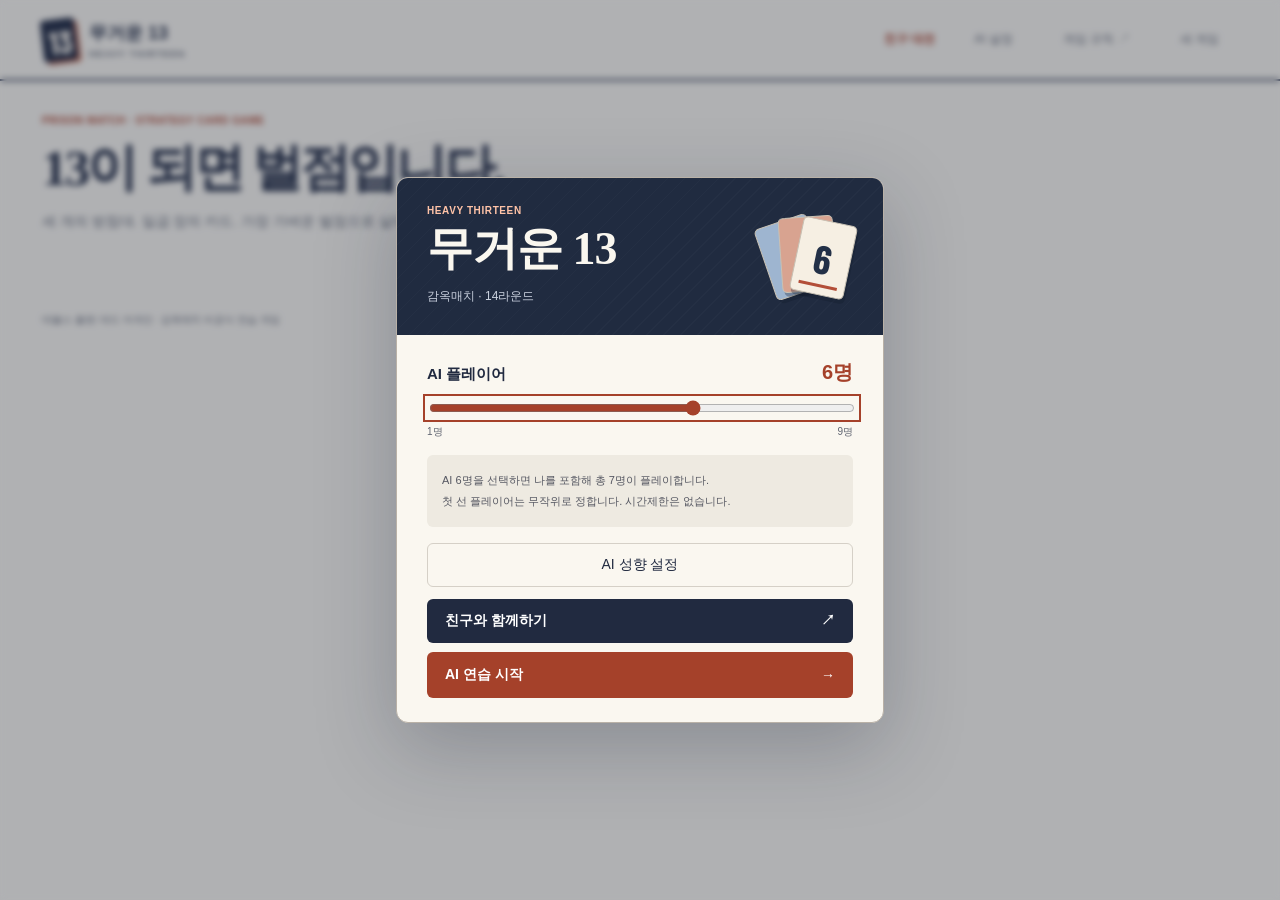
==== index.html @ 2991b59b "Add private multiplayer rooms for two to ten friends" ====
<!doctype html><html lang="ko"><head><meta charset="UTF-8"><meta name="viewport" content="width=device-width,initial-scale=1"><meta name="theme-color" content="#202b40"><title>무거운 13 — 감옥매치</title><link rel="stylesheet" href="style.css"><link rel="stylesheet" href="/friends.css"></head><body><header><a class="brand" href="./"><span class="brandmark">13</span><span>무거운 13<small>HEAVY THIRTEEN</small></span></a><nav><a href="/friends.html" class="friendsLink">친구 대전</a><button class="quiet" id="aiOpen">AI 설정</button><button class="quiet" id="rulesOpen">게임 규칙 ↗</button><button class="quiet" id="newOpen">새 게임</button></nav></header><main id="app"></main><footer>데블스 플랜: 데드 어게인 · 감옥매치 비공식 연습 게임</footer><dialog id="setup" aria-labelledby="setupTitle"><div class="setupHero"><div class="eyebrow">HEAVY THIRTEEN</div><h2 id="setupTitle">무거운 13</h2><p>감옥매치 · 14라운드</p><div class="deckArt" aria-hidden="true"><i>0</i><i>3</i><i>6</i></div></div><div class="setupBody"><label for="count">AI 플레이어 <strong id="countLabel">6명</strong></label><input id="count" type="range" min="1" max="9" value="6"><div class="rangeLabels"><span>1명</span><span>9명</span></div><p class="note">AI 6명을 선택하면 나를 포함해 총 7명이 플레이합니다.<br>첫 선 플레이어는 무작위로 정합니다. 시간제한은 없습니다.</p><button id="aiSetupOpen" class="secondary full setupAIButton">AI 성향 설정</button><a class="friendsStart" href="/friends.html">친구와 함께하기 <span>↗</span></a><button id="start" class="primary">AI 연습 시작 <span>→</span></button><button id="cancelSetup" class="quiet full">진행 중인 게임으로 돌아가기</button></div></dialog><dialog id="rules"><div class="eyebrow">HOW TO PLAY</div><h2>13이 되는 순간,<br>무게는 벌점이 됩니다.</h2><ol><li>매 라운드 숫자 카드 0~6 중 1장과 색깔 칩 1개를 비공개로 제출합니다. 한 세트에 빨강·초록·파랑 칩 각 2개, 레인보우 1개입니다.</li><li>색깔을 먼저, 숫자를 다음에 공개합니다. 레인보우 우선, 숫자 내림차순, 동률이면 선 플레이어부터 좌석 순으로 배치합니다.</li><li>레인보우는 자기 배치 차례에 받침대 색깔을 고릅니다. 각자 한 번 패스할 수 있고, 패스한 사람들은 마지막에 패스의 역순으로 배치합니다.</li><li>합계가 13 이상이면 기존 바위를 모두 수거합니다. 그 개수만큼 벌점을 받고 새 바위는 남습니다. 0도 바위 1개로 셉니다.</li><li>마지막 벌점 수령자가 다음 선 플레이어입니다. 벌점이 없으면 기존 선을 유지합니다. 7라운드 후 카드·칩만 다시 받고 받침대는 유지합니다.</li><li>14라운드 후 벌점이 적을수록 상위입니다. 동점이면 더 최근 벌점을 받은 사람이 하위입니다. 벌점 기록도 같으면 공동 순위입니다.</li></ol><p class="note">연습용 조정: 총 2~10명, 무작위 선 플레이어, 시간제한 없음. 방송의 피스 보상·탈락 대신 최종 순위를 표시합니다. AI는 자기 패와 공개 정보로 판단하며, 제출 전에는 다른 사람의 선택을 볼 수 없습니다.</p><a class="source" href="https://namu.wiki/w/데블스%20플랜:%20데드%20어게인/1일차#감옥매치" target="_blank" rel="noopener">규칙 참고: 나무위키 ‘무거운 13’ ↗</a><button class="primary" id="rulesClose">이해했습니다</button></dialog>
<dialog id="aiSettings" aria-labelledby="aiSettingsTitle">
 <div class="eyebrow">AI PERSONALITIES</div>
 <h2 id="aiSettingsTitle">AI 성향 설정</h2>
 <p>동물별 플레이 스타일을 조절하세요. 값이 높을수록 해당 성향이 강해집니다.</p>
 <label for="aiPlayer">설정할 AI</label>
 <select id="aiPlayer"></select>
 <div class="aiSettingField">
  <label for="aiRisk">안전 선호 <output id="aiRiskValue" for="aiRisk">50</output></label>
  <input id="aiRisk" type="range" min="0" max="100" step="1" aria-describedby="aiRiskHint">
  <p id="aiRiskHint">예상 벌점이 불확실한 선택을 더 신중하게 피합니다.</p>
 </div>
 <div class="aiSettingField">
  <label for="aiVariety">선택 다양성 <output id="aiVarietyValue" for="aiVariety">50</output></label>
  <input id="aiVariety" type="range" min="0" max="100" step="1" aria-describedby="aiVarietyHint">
  <p id="aiVarietyHint">성적이 비슷한 후보 중 더 다양한 선택을 합니다.</p>
 </div>
 <div class="aiSettingField">
  <label for="aiHighCards">큰 카드 우선 <output id="aiHighCardsValue" for="aiHighCards">50</output></label>
  <input id="aiHighCards" type="range" min="0" max="100" step="1" aria-describedby="aiHighCardsHint">
  <p id="aiHighCardsHint">비슷한 조건이면 큰 숫자 카드를 먼저 사용합니다.</p>
 </div>
 <div class="aiSettingField">
  <label for="aiRainbow">레인보우 아끼기 <output id="aiRainbowValue" for="aiRainbow">50</output></label>
  <input id="aiRainbow" type="range" min="0" max="100" step="1" aria-describedby="aiRainbowHint">
  <p id="aiRainbowHint">레인보우를 다음 라운드를 위해 더 아껴 둡니다.</p>
 </div>
 <div class="aiResetButtons"><button id="aiResetPlayer" class="quiet">이 AI 기본값</button><button id="aiResetAll" class="quiet">전체 기본값</button></div>
 <p class="note">적용한 설정은 다음 카드 제출부터 사용하며, 새 게임에도 유지됩니다. 아직 참가하지 않은 AI도 미리 설정할 수 있습니다.</p>
 <div class="aiDialogActions"><button id="aiCancel" class="secondary">취소</button><button id="aiApply" class="primary">설정 적용 <span>✓</span></button></div>
</dialog>
<script src="engine.js"></script><script src="app.js"></script></body></html>
---- style.css ----
:root{--bg:#111817;--panel:#1a2321;--line:#34413b;--text:#efeee5;--muted:#a4afa6;--gold:#d6bc7c;--red:#e38b79;--green:#8fbc9f;--blue:#85afdb}*{box-sizing:border-box}body{margin:0;background:radial-gradient(ellipse at 45% 5%,#25332b 0,transparent 60%),var(--bg);color:var(--text);font-family:'Noto Sans KR',sans-serif;font-size:14px;min-height:100vh}button,input,a{-webkit-tap-highlight-color:transparent}button{font:inherit;cursor:pointer;border:1px solid var(--line);color:var(--text);background:#26322c;border-radius:7px;padding:12px 18px;transition:background .18s,transform .18s}button:hover:not(:disabled){background:#35463b;transform:translateY(-1px)}button:disabled{opacity:.3;cursor:default}button:focus-visible,a:focus-visible,input:focus-visible{outline:2px solid var(--gold);outline-offset:4px}header{max-width:1440px;margin:auto;padding:26px 42px;display:flex;justify-content:space-between;align-items:center;border-bottom:1px solid #344139}.brand{color:var(--text);display:flex;gap:13px;align-items:center;text-decoration:none;font-weight:700;font-size:18px}.brandmark{font-family:Georgia,serif;border:1px solid var(--gold);color:var(--gold);padding:7px;font-size:29px;line-height:1}.brand small{font-size:8px;display:block;letter-spacing:2.8px;color:var(--muted);margin-top:4px}nav{display:flex;gap:12px}.quiet{background:transparent;border-color:transparent;color:var(--muted);font-size:12px}main{max-width:1440px;margin:auto;padding:34px 42px}h1,h2,p{margin-top:0}.eyebrow{font-size:10px;color:var(--gold);letter-spacing:2px;font-weight:600;margin-bottom:12px}h1{font-size:30px;font-weight:600;letter-spacing:-1.2px;margin-bottom:10px}.subtitle{color:var(--muted);line-height:1.8}.intro{display:flex;justify-content:space-between;align-items:center;margin-bottom:25px}.roundTag{display:flex;align-items:center;gap:15px;border:1px solid var(--line);border-radius:7px;padding:12px 18px}.roundTag strong{font-family:Georgia,serif;font-size:30px;color:var(--gold)}.roundTag span{color:var(--muted);font-size:10px;line-height:1.8}.layout{display:grid;grid-template-columns:minmax(0,1fr) 278px;gap:23px}.table{border:1px solid #425046;border-radius:14px;background:radial-gradient(ellipse at 50% 15%,#2d4033,#1c2a22 85%);padding:25px 26px;position:relative;overflow:hidden}.tableTop{display:flex;justify-content:space-between;gap:12px;align-items:center;color:var(--muted);font-size:11px}.badge{border:1px solid #697359;padding:5px 8px;border-radius:20px;font-size:10px;color:#d5d8bc}.piles{display:grid;grid-template-columns:repeat(3,1fr);gap:16px;margin:28px 0 23px}.pile{--c:var(--red);background:#131d18a6;border:1px solid #485147;border-top:3px solid var(--c);border-radius:9px;padding:17px;min-height:205px;position:relative}.pile.green{--c:var(--green)}.pile.blue{--c:var(--blue)}.pileName{font-size:11px;color:var(--c);display:flex;justify-content:space-between}.pileScore{font-family:Georgia,serif;font-size:51px;margin:15px 0 12px;line-height:1;color:var(--c)}.pileScore small{font-size:13px;color:#829084}.track{height:3px;background:#38453c;margin-bottom:16px}.track span{display:block;background:var(--c);height:100%}.stones{display:flex;gap:5px;flex-wrap:wrap;min-height:24px}.stone{border:1px solid #687367;background:#3e493c;color:var(--text);border-radius:4px;min-width:23px;padding:3px;text-align:center;font-size:11px}.empty{font-size:10px;color:#78897d}.pileFoot{font-size:10px;color:var(--muted);margin-top:13px}.phaseTitle{font-size:17px;margin-bottom:7px}.phaseDesc{color:var(--muted);font-size:12px;line-height:1.8;margin-bottom:15px}.stage{min-height:90px;border-top:1px solid #3f5042;padding-top:20px}.primary{background:var(--gold);color:#19231d;border:0;font-weight:700;display:flex;justify-content:space-between;align-items:center;gap:35px}.primary:hover:not(:disabled){background:#ead39a}.secondary{background:transparent;border-color:#697862}.controls{display:flex;gap:10px;flex-wrap:wrap;margin-top:15px}.handPanel{margin-top:22px;padding:24px 26px;border:1px solid var(--line);background:#19221e;border-radius:10px}.panelHeading{display:flex;align-items:center;justify-content:space-between;margin-bottom:17px}.panelHeading h3{font-size:14px;font-weight:500;margin:0}.panelHeading span{font-size:10px;color:var(--muted)}.hand{display:flex;gap:10px;margin-bottom:23px}.card{width:calc((100% - 60px)/7);max-width:83px;aspect-ratio:.72;position:relative;background:#e9e5d6;color:#25362d;border:2px solid transparent;box-shadow:0 4px 0 #090e0b;border-radius:6px;font-family:Georgia,serif;font-size:34px;padding:4px;display:flex;align-items:center;justify-content:center}.card:hover:not(:disabled){background:#f9f4e2}.card small{position:absolute;top:6px;left:7px;font-size:11px}.card::after{content:'◆';position:absolute;bottom:6px;right:7px;font-size:9px;color:#7f8878}.card.selected{outline:2px solid var(--gold);outline-offset:4px;transform:translateY(-4px)}.card:disabled{background:#28372e;color:#8e9a8f;box-shadow:none;border:1px dashed #536255;opacity:.36}.chipRow{display:flex;gap:9px;flex-wrap:wrap}.chip{font-size:11px;padding:10px 12px;display:flex;align-items:center;gap:8px;background:#202c25;--c:var(--red)}.chip.green{--c:var(--green)}.chip.blue{--c:var(--blue)}.chip.rainbow{--c:var(--gold)}.dot{width:12px;height:12px;display:inline-block;flex-shrink:0;border-radius:50%;background:var(--c)}.rainbow .dot{background:conic-gradient(var(--red),var(--green),var(--blue),var(--red))}.chip.selected{border-color:var(--gold);background:#3c4330}.chip b{font-size:10px;color:var(--muted);margin-left:4px}.handBottom{display:flex;justify-content:space-between;align-items:center;gap:12px;margin-top:22px}.hint{font-size:11px;color:var(--muted);line-height:1.8}.sidepanel{border:1px solid var(--line);border-radius:10px;padding:20px;background:#18211d;margin-bottom:18px}.sidepanel h3{font-size:12px;font-weight:500;margin:0 0 16px}.player{display:flex;align-items:center;gap:11px;padding:11px 0;border-top:1px solid #2d3a31}.avatar{display:grid;place-items:center;font-size:10px;background:#2e3e32;border:1px solid #53624f;width:30px;height:30px;border-radius:50%;color:#c9d0bd}.player.me .avatar{background:var(--gold);color:#17221a;border-color:var(--gold)}.playerName{flex:1;font-size:12px}.playerName small{font-size:9px;display:block;color:var(--gold);margin-top:3px}.points{font-family:Georgia,serif;font-size:22px}.points small{font-family:sans-serif;font-size:9px;color:var(--muted);margin-left:4px}.log{font-size:11px;color:var(--muted);line-height:1.8;max-height:300px;overflow:auto}.log p{padding-bottom:8px;margin-bottom:8px;border-bottom:1px solid #29362d}.log .penalty{color:var(--red)}.log .round{color:var(--gold);font-size:10px;padding-top:8px}.moves{display:flex;gap:8px;flex-wrap:wrap;margin:16px 0}.move{border:1px solid #64705c;padding:10px;border-radius:6px;min-width:68px;background:#17231d;--c:var(--gold)}.move.red{--c:var(--red)}.move.green{--c:var(--green)}.move.blue{--c:var(--blue)}.move small{display:block;font-size:9px;color:var(--muted);margin-bottom:7px}.move strong{font-size:24px;font-family:Georgia,serif;color:var(--c)}.move.active{outline:1px solid var(--gold)}.move span{font-size:9px;margin-left:5px;color:var(--muted)}.resultRow{display:flex;align-items:center;gap:15px;padding:11px;border-bottom:1px solid #3a4b3d}.resultRow strong{font-family:Georgia,serif;color:var(--gold);font-size:23px}.resultRow span{flex:1}.resultRow.me{background:#d6bc7c14}.decision{background:#131d18;border:1px solid #a18f5f;padding:17px;border-radius:7px}.danger{color:var(--red)}footer{max-width:1440px;margin:0 auto;padding:20px 42px 30px;color:#8b998e;font-size:10px;display:flex;justify-content:space-between;gap:10px}dialog{color:var(--text);background:#1b2820;border:1px solid #64705b;border-radius:14px;width:500px;max-width:calc(100vw - 30px);padding:35px;box-shadow:0 30px 100px #0008}dialog::backdrop{background:#080e0bd9;backdrop-filter:blur(7px)}dialog h2{font-size:26px;line-height:1.5;margin-bottom:14px;letter-spacing:-1px}dialog p{color:var(--muted);font-size:12px;line-height:1.9}dialog label{display:flex;justify-content:space-between;margin:30px 0 15px;color:var(--muted);font-size:12px}dialog label strong{color:var(--gold);font-size:16px}input[type=range]{width:100%;accent-color:var(--gold)}.rangeLabels{display:flex;justify-content:space-between;font-size:10px;color:var(--muted);margin-top:6px}.note{background:#111b15;padding:15px;border-radius:6px;margin:22px 0;font-size:11px!important}dialog .primary{width:100%;justify-content:space-between}.full{width:100%;margin-top:8px}#rules{width:640px;max-height:90vh}ol{padding-left:20px;color:#c7cec3;line-height:1.9;font-size:12px}li{padding-left:6px;margin:13px 0}.source{color:var(--gold);font-size:11px;display:block;margin:20px 0}.saved{font-size:9px;color:#82917f;margin-top:9px}@media(min-width:1500px){main{padding-top:44px}}@media(max-width:950px){.layout{grid-template-columns:1fr 230px}.table,.handPanel{padding:20px}.piles{gap:10px}.pile{padding:12px}.hand{gap:7px}.card{font-size:30px}.chip{padding:9px}.handBottom{align-items:flex-start;flex-direction:column}.handBottom .primary{width:100%}}@media(max-width:720px){header{padding:18px 20px}.brand{font-size:15px}.brandmark{font-size:24px}nav{gap:0}nav button{padding:10px 8px}main{padding:25px 18px}.intro{align-items:flex-start;gap:12px}h1{font-size:25px}.subtitle{font-size:11px}.roundTag{padding:8px 12px;gap:8px;white-space:nowrap}.roundTag strong{font-size:24px}.layout{display:block}.piles{gap:8px;margin-top:24px}.pile{min-height:180px;padding:10px}.pileScore{font-size:42px}.pileName{font-size:10px}.pileName .pileLimit{display:none}.table,.handPanel{padding:18px 14px}.card{font-size:27px;aspect-ratio:.72}.hand{gap:7px}.chipRow{gap:6px}.chip{padding:10px 8px;font-size:10px;gap:5px}.chip b{margin:0}.dot{width:10px;height:10px}aside{display:grid;grid-template-columns:1fr 1fr;gap:12px;margin-top:18px}.sidepanel{padding:15px}.points{font-size:20px}.player{gap:7px}.avatar{width:25px;height:25px}.playerName{font-size:10px}footer{padding:15px 20px 25px;line-height:1.8}footer span{display:none}dialog{padding:26px}.handBottom{margin-top:18px}.hint{font-size:10px}.controls button{font-size:12px}.stone{min-width:20px;font-size:10px}.decision{padding:12px}}
.avatar{flex-shrink:0}.avatar.animal{font-family:"Segoe UI Emoji","Apple Color Emoji","Noto Color Emoji",sans-serif;font-size:23px;line-height:1;width:34px;height:34px}.move .movePlayer{display:flex;align-items:center;gap:7px}.move .avatar{margin:0;width:34px;height:34px}.move .avatar.animal{font-size:25px}.move .moveName{margin:0;font-size:10px;line-height:1.4}.resultRow .avatar{flex:0 0 34px}

.setupAIButton{margin:0 0 12px}
#aiSettings{width:540px;max-height:calc(100dvh - 32px);overflow-y:auto}
#aiSettings h2{margin-bottom:8px}
#aiSettings>label{margin:18px 0 8px}
#aiPlayer{width:100%;padding:12px;border:1px solid #697862;border-radius:7px;background:#202c25;color:var(--text);font:inherit}
#aiPlayer:focus-visible{outline:2px solid var(--gold);outline-offset:3px}
.aiSettingField{margin-top:20px}
#aiSettings .aiSettingField label{margin:0 0 8px;align-items:center;color:var(--text)}
.aiSettingField output{color:var(--gold);font-variant-numeric:tabular-nums;font-size:15px}
.aiSettingField p{font-size:11px;margin:6px 0 0}
.aiResetButtons{display:flex;flex-wrap:wrap;gap:6px;margin-top:20px}
.aiResetButtons button{border-color:var(--line);padding:9px 12px}
#aiSettings .note{margin:18px 0}
.aiDialogActions{display:flex;gap:10px}
#aiSettings .aiDialogActions .primary{flex:1;width:auto}
@media(max-width:720px){header{flex-wrap:wrap;gap:12px}header nav{flex-wrap:wrap;margin-left:auto}#aiSettings{padding:24px 20px}.aiSettingField{margin-top:16px}}

/* Sequential placement: the moving stone uses viewport coordinates above the table. */
.flyingStone{position:fixed;width:40px;height:40px;display:grid;place-items:center;z-index:1000;pointer-events:none;border:2px solid var(--c);border-radius:9px;background:#1d2a22;color:var(--c);box-shadow:0 5px 18px #0009,0 0 20px color-mix(in srgb,var(--c) 35%,transparent);font:bold 26px Georgia,serif;--c:var(--gold);will-change:transform}
.flyingStone.red{--c:var(--red)}.flyingStone.green{--c:var(--green)}.flyingStone.blue{--c:var(--blue)}
.arrivalSlot{visibility:hidden}.pile.receiving{border-color:var(--c);box-shadow:0 0 22px color-mix(in srgb,var(--c) 20%,transparent)}.pile.penaltyHit{box-shadow:0 0 28px #e38b7966}
.playbackNotice{display:flex;align-items:center;gap:12px;min-height:72px;padding:12px 14px;border:1px solid #697359;border-radius:8px;background:#111b1599}
.playbackNotice .phaseTitle{font-size:16px;margin-bottom:5px}.playbackNotice .phaseDesc{margin:0}.playbackNotice .avatar{width:40px;height:40px}.playbackNotice .animal{font-size:28px}
.move .moveStatus{font-size:9px;color:var(--muted);margin-top:7px;min-height:13px}.move.active{outline:2px solid var(--gold);background:#2b3728}.move.played{opacity:.5}.move.active.played{opacity:1}.move.deferred{border-style:dashed}
@media(prefers-reduced-motion:reduce){.flyingStone{will-change:auto}button{transition:none}}

/* Scores stay visible during reveal; penalty feedback shares the landing timing. */
.move .moveScore{border-top:1px solid #34413b;margin-top:8px;padding-top:7px;font-size:10px;color:var(--muted);white-space:nowrap}
.moveScore b{color:var(--text);font-variant-numeric:tabular-nums}
.moveFeedback{min-height:20px;margin-top:4px}
.move .moveFeedback .penaltyDelta{margin:0;color:var(--red);font-size:14px}
.penaltyDelta{display:block;color:var(--red);font:700 14px 'Noto Sans KR',sans-serif;line-height:20px;white-space:nowrap;pointer-events:none;font-variant-numeric:tabular-nums}
.points{position:relative;min-width:40px;text-align:right}
.points .penaltyDelta{position:absolute;top:100%;right:0;font-size:12px}
.player{padding-bottom:20px}

/* Paper score sheets around an ink-colored playing table. */
@font-face {
  font-family: "Barlow Condensed";
  src: url("./fonts/BarlowCondensed-Bold.ttf") format("truetype");
  font-weight: 700;
  font-style: normal;
  font-display: swap;
}
:root {
  --paper: #faf7f0;
  --ink: #212a40;
  --accent: #a5412a;
  --text: var(--ink);
  --muted: #5f6470;
  --line: #d5d0c7;
  --gold: var(--accent);
  --red: #fda18f;
  --green: #8ddac6;
  --blue: #a2c8ff;
  --figures: "Barlow Condensed", "Arial Narrow", sans-serif;
  --serif: "Noto Serif KR", "Nanum Myeongjo", "Batang", "AppleMyungjo", serif;
}
body {
  color-scheme: light;
  background: #f1eee7;
  color: var(--ink);
  font-family: "Noto Sans KR", "Apple SD Gothic Neo", "Malgun Gothic", sans-serif;
  word-break: keep-all;
}
header, main, footer { max-width: 1280px; }
header { border-bottom: 2px solid var(--ink); padding-block: 18px; }
.brand { color: var(--ink); font-weight: 800; }
.brandmark {
  display: grid; place-items: center; width: 34px; height: 42px;
  border: 0; border-radius: 4px; transform: rotate(-7deg);
  background: var(--ink); box-shadow: 3px 3px 0 #bc6448;
  color: #fff8ec; font: 700 31px/1 var(--figures);
}
.brand small { font-size: 9px; letter-spacing: .15em; }
h1, h2 { font-family: var(--serif); font-weight: 700; letter-spacing: -.055em; }
h1 { font-size: clamp(30px, 4vw, 51px); line-height: 1.2; }
h3, .phaseTitle { font-weight: 700; }
.eyebrow, .tableTop, .badge { font-weight: 700; letter-spacing: .06em; }
.subtitle { margin-bottom: 0; font-size: 14px; }
.quiet:hover:not(:disabled), .secondary:hover:not(:disabled) { background: #eae4da; color: var(--ink); }
button { border-radius: 6px; }
.primary { background: var(--accent); color: #fff; }
.primary:hover:not(:disabled) { background: #843522; color: #fff; }
.secondary { border-color: var(--line); background: transparent; }
.roundTag { border: 0; border-left: 2px solid var(--ink); border-radius: 0; padding-block: 0; }
.roundTag strong { font: 700 47px/1 var(--figures); color: var(--ink); }
.roundTag span { line-height: 1.3; letter-spacing: .08em; }
.table, .setupHero {
  --text: #faf7ef; --muted: #c3cbd7; --line: #596781; --gold: #ffc3a7;
  background: #202b40; color: var(--text);
}
.table { border: 0; border-radius: 12px; padding: 24px; }
.tableTop { color: var(--muted); }
.badge { color: #e9edf6; border-color: #55617a; border-radius: 5px; }
.piles { gap: 10px; margin: 18px 0; }
.pile {
  display: flex; flex-direction: column; min-width: 0; min-height: 158px;
  border: 1px solid #4d5a70; border-top: 4px solid var(--c); border-radius: 7px;
  background: #29364c; padding: 14px;
}
.pileName { font-weight: 700; align-items: center; }
.pileLimit { color: #bcc8db; font: 700 12px var(--figures); letter-spacing: .08em; }
.pileScore { font: 700 clamp(40px, 4vw, 60px)/.98 var(--figures); margin: 11px 0 9px; }
.pileScore small { color: #cad3df; font: 700 15px var(--figures); }
.track { background: #46546a; margin-bottom: 9px; }
.stone { color: #202b40; background: var(--c); border: 0; font: 700 15px/1.2 var(--figures); }
.pileFoot { margin-top: auto; padding-top: 8px; }
.empty { color: #bec8d7; }
.stage, .move .moveScore { border-color: #4a586e; }
.stage { min-height: 0; padding-top: 16px; }
.stage .phaseDesc:last-child { margin-bottom: 0; }
.table .primary { color: #281d19; background: #ffc3a7; }
.table .primary:hover:not(:disabled) { background: #ffdac8; color: #281d19; }
.table .secondary:hover:not(:disabled) { background: #38455b; color: white; }
.move, .decision, .playbackNotice, .flyingStone { background: #182335; border-color: #58677f; }
.move.active { background: #324159; }
.move strong, .flyingStone, .points, .resultRow strong { font-family: var(--figures); font-weight: 700; }
.resultRow, .log p, .player { border-color: var(--line); }
.handPanel, .sidepanel {
  background: var(--paper); border: 1px solid var(--line); border-radius: 10px;
}
.handPanel { margin-top: 14px; }
.sidepanel h3, .panelHeading h3 { font-size: 15px; font-weight: 700; }
.panelHeading { gap: 10px; }
.card {
  color: var(--ink); font: 700 clamp(34px, 4vw, 54px)/1 var(--figures);
  border: 1px solid #b7b3a9; border-radius: 5px; background: #fffdf7;
  box-shadow: 0 3px 0 #d5cfc4;
}
.card small { font: 700 12px/1 var(--figures); }
.card::after { content: ""; width: 9px; height: 2px; background: #b14e37; }
.card:hover:not(:disabled) { background: #fff1dc; }
.card.selected { background: #ffecd9; border-color: var(--accent); outline-offset: 2px; }
.card:disabled { background: #efede7; color: #707073; border-color: #c3bdb2; opacity: .6; }
.chip { background: #fffdf8; border-color: #cbc6bb; color: var(--ink); }
.chip:hover:not(:disabled), .chip.selected { background: #f6e5d4; border-color: #a74730; color: var(--ink); }
.chip.red { --c: #b4483e; }
.chip.green { --c: #177961; }
.chip.blue { --c: #3d68b1; }
.rainbow .dot { background: conic-gradient(#ba443c 0 33%,#27806d 33% 66%,#416ab7 66%); }
.avatar { background: #e5e0d6; border-color: #c8c3b9; color: var(--ink); }
.player.me .avatar { background: var(--ink); color: #fff; border-color: var(--ink); }
.saved, footer { color: var(--muted); }
.log .penalty, .points .penaltyDelta { color: #a13b27; }
.table .log .penalty, .table .danger { color: var(--red); }
footer { justify-content: flex-start; }
dialog {
  background: var(--paper); border: 1px solid #b9b1a7;
  border-radius: 12px; padding: 30px; max-height: calc(100dvh - 28px); overflow-y: auto;
  box-shadow: 0 24px 80px #17203340;
}
dialog::backdrop { background: #222c414f; backdrop-filter: blur(3px); }
dialog h2 { font-size: 29px; line-height: 1.35; }
dialog p, ol { color: var(--muted); font-size: 13px; }
dialog label { font-weight: 700; color: var(--ink); }
.note { background: #eeeae1; color: #565862; }
#aiPlayer { background: #fffdf7; border-color: #c6c1b6; }
dialog[open] [hidden] { display: none; }
#setup { width: 488px; padding: 0; }
.setupHero { position: relative; isolation: isolate; overflow: hidden; padding: 27px 30px; }
.setupHero::before {
  content: ""; position: absolute; inset: 0; z-index: -1;
  background: repeating-linear-gradient(135deg,transparent 0 11px,#ffffff05 11px 12px);
}
.setupHero .eyebrow { margin: 0 0 8px; }
.setupHero h2 { margin: 0; font-size: clamp(30px,5vw,46px); line-height: 1.1; }
.setupHero p { margin: 10px 0 0; color: #cbd2df; font-size: 12px; }
.deckArt { position: absolute; right: 32px; top: 50%; width: 78px; height: 85px; transform: translateY(-50%); pointer-events: none; }
.deckArt i {
  position: absolute; width: 55px; height: 75px; display: grid; place-items: center;
  color: #233047; background: #f6efe3; border: 1px solid #c8c1b4; border-radius: 5px;
  box-shadow: 2px 4px 0 #111a2b50; font: 700 40px/1 var(--figures);
}
.deckArt i:nth-child(1) { transform: translate(-9px,5px) rotate(-19deg); background: #9eb5d0; }
.deckArt i:nth-child(2) { transform: translate(7px,2px) rotate(-4deg); background: #d8a390; }
.deckArt i:nth-child(3) { transform: translate(23px,6px) rotate(12deg); }
.deckArt i:last-child::after { content: ""; position: absolute; left: 7px; right: 7px; bottom: 7px; height: 3px; background: #b34e38; }
.setupBody { padding: 24px 30px; }
.setupBody label { margin: 0 0 12px; font-size: 15px; align-items: baseline; }
.setupBody label strong { font-size: 20px; }
.setupBody .note { margin: 16px 0; }
.setupBody .primary { min-height: 46px; }
@media (max-width: 720px) {
  .table, .handPanel { padding: 15px 12px; }
  .piles { gap: 6px; margin: 16px 0; }
  .pile { padding: 9px 7px; min-height: 135px; }
  .hand { gap: 5px; }
  .card { width: calc((100% - 30px)/7); }
  .card small { top: 4px; left: 4px; font-size: 9px; }
  .subtitle { font-size: 12px; }
  .roundTag strong { font-size: 33px; }
  .setupHero { padding: 23px; }
  .setupBody { padding: 20px 23px; }
  .deckArt { right: 22px; transform: translateY(-50%) scale(.78); transform-origin: right; }
}
@media (max-width: 450px) {
  header { gap: 8px; padding-inline: 12px; }
  header nav { gap: 0; }
  main { padding-inline: 12px; }
  aside { grid-template-columns: 1fr; gap: 0; }
  .tableTop { flex-wrap: wrap; }
  .panelHeading span { text-align: right; }
  .pileFoot { line-height: 1.45; }
}
---- friends.css ----
.friends [hidden] { display:none!important; }
.friends nav { align-items:center; }
.friends nav a, .friendMode { color:var(--accent); text-decoration:none; font-weight:700; }
.friends nav a { font-size:13px; padding:8px; }
.entry { display:grid; grid-template-columns:1fr 1fr; max-width:780px; margin:6vh auto; border:1px solid var(--line); border-radius:12px; overflow:hidden; background:var(--paper); }
.entryTitle { background:#202b40; color:#fff8ef; padding:clamp(25px,4vw,46px); }
.entryTitle .eyebrow {color:#ffc3a7;}
.entryTitle p { line-height:1.8; color:#d8dce4; }
.entryForm { display:grid; gap:11px; padding:28px; }
.entryForm label { font-weight:700; }
.entryForm label:not(:first-child) { margin-top:14px; }
.entryForm input { width:100%; min-width:0; border:1px solid #999a9d; border-radius:5px; font:inherit; padding:12px; background:#fffefa; color:var(--ink); }
#roomCode {text-transform:uppercase;letter-spacing:.12em;}
#notice:not(:empty) { padding:10px 14px; margin:0 0 16px; border-left:3px solid var(--accent); background:var(--paper); color:var(--ink); }
.onlineHeading,.roomInfo,.onlinePlayers li {display:flex;align-items:center;gap:12px;}
.onlineHeading,.onlinePlayers li { justify-content:space-between; }
.onlineHeading { flex-wrap:wrap; margin:0 0 18px; }
.onlineHeading h1 { margin:0; }
.roomInfo { flex-wrap:wrap; font-size:12px; }
.roomInfo strong { font:700 25px var(--figures);letter-spacing:.07em; }
.onlinePlayers {list-style:none; padding:0; margin:0;}
.onlinePlayers li {border-top:1px solid var(--line); padding:10px 0; font-size:14px;}
.onlinePlayers small { color:var(--accent); }
.onlinePlayers b { font-family:var(--figures);font-size:20px; }
.friends .sidepanel {margin-bottom:12px;}
.friends .stage p {line-height:1.6;}
.friends .moves {gap:5px;}.friends .move {min-width:60px;}
.friends .move strong {display:block;}.friends .move span {margin:0;}
.friends .handPanel .primary,.friends .stage .primary {display:inline-flex; margin-top:14px;}
.friends .stage .controls .primary {margin:0;}
.friends .lobby { background:var(--paper);padding:22px;border-radius:10px;border:1px solid var(--line);max-width:680px;}
.friends .lobby .controls {align-items:center;}
.friends .rankLine {display:flex;gap:12px;align-items:center;padding:10px 0;border-top:1px solid var(--line);}
.friends .rankLine b {margin-left:auto;}
.friends .rankLine strong {font:700 24px var(--figures);}
@media(max-width:720px){.entry {grid-template-columns:1fr;margin:12px auto;}.entryTitle,.entryForm {padding:20px;}.friends .layout aside{display:block}.roomInfo {gap:8px;}.roomInfo button{padding:8px;}}

.friendsLink,.friendsStart {display:inline-flex;align-items:center;color:var(--accent);text-decoration:none;font-weight:700;}
.friendsLink {font-size:12px;padding:8px;}
.friendsStart {box-sizing:border-box;justify-content:space-between;width:100%;padding:13px 18px;border-radius:6px;background:var(--ink);color:#fff;margin:0 0 9px;}
header nav {align-items:center;}
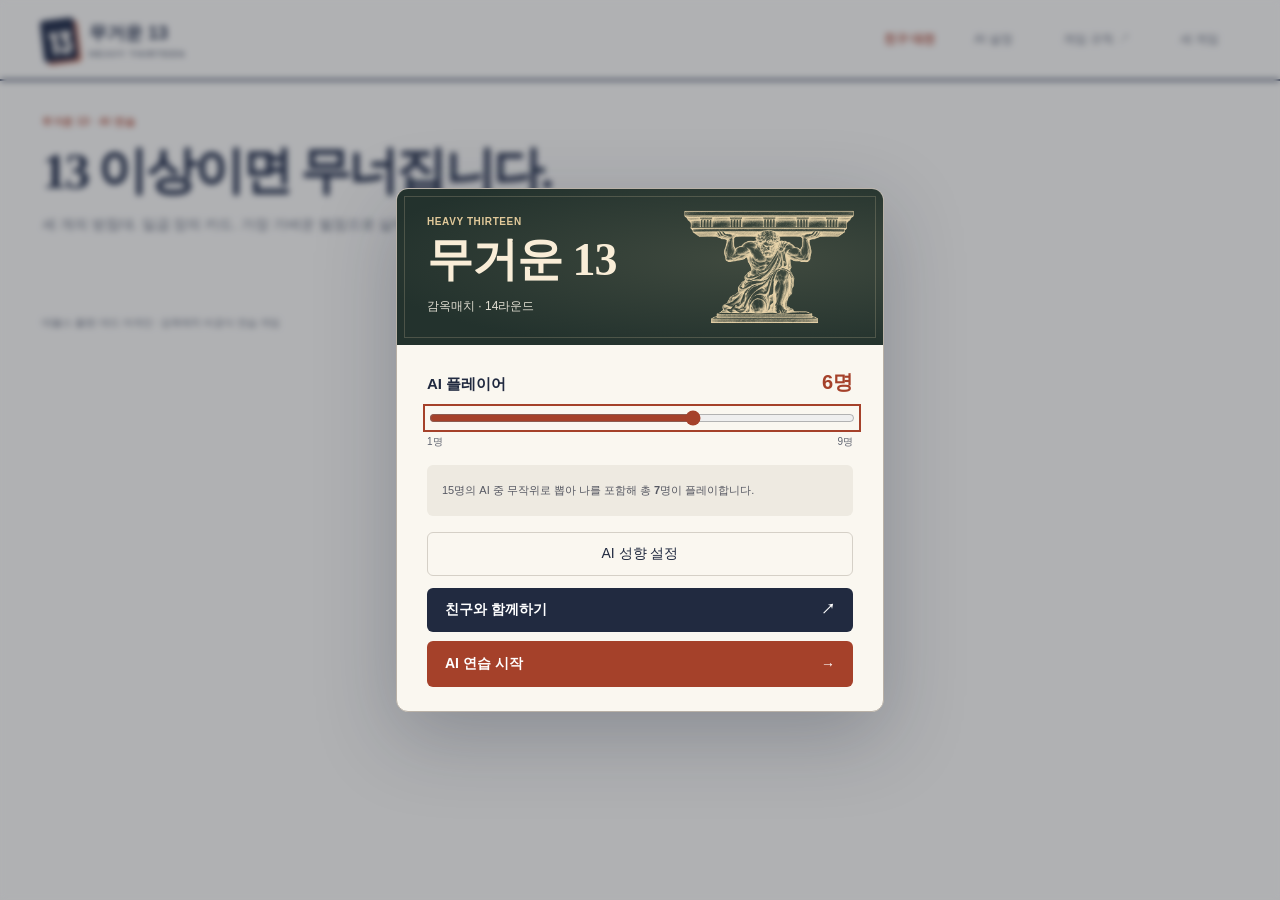
==== commit 64d4b9d3: "Give practice opponents club nicknames and build illustrated Atlas game boards" ====
--- a/index.html
+++ b/index.html
@@ -1,8 +1,8 @@
-<!doctype html><html lang="ko"><head><meta charset="UTF-8"><meta name="viewport" content="width=device-width,initial-scale=1"><meta name="theme-color" content="#202b40"><title>무거운 13 — 감옥매치</title><link rel="stylesheet" href="style.css"><link rel="stylesheet" href="/friends.css"></head><body><header><a class="brand" href="./"><span class="brandmark">13</span><span>무거운 13<small>HEAVY THIRTEEN</small></span></a><nav><a href="/friends.html" class="friendsLink">친구 대전</a><button class="quiet" id="aiOpen">AI 설정</button><button class="quiet" id="rulesOpen">게임 규칙 ↗</button><button class="quiet" id="newOpen">새 게임</button></nav></header><main id="app"></main><footer>데블스 플랜: 데드 어게인 · 감옥매치 비공식 연습 게임</footer><dialog id="setup" aria-labelledby="setupTitle"><div class="setupHero"><div class="eyebrow">HEAVY THIRTEEN</div><h2 id="setupTitle">무거운 13</h2><p>감옥매치 · 14라운드</p><div class="deckArt" aria-hidden="true"><i>0</i><i>3</i><i>6</i></div></div><div class="setupBody"><label for="count">AI 플레이어 <strong id="countLabel">6명</strong></label><input id="count" type="range" min="1" max="9" value="6"><div class="rangeLabels"><span>1명</span><span>9명</span></div><p class="note">AI 6명을 선택하면 나를 포함해 총 7명이 플레이합니다.<br>첫 선 플레이어는 무작위로 정합니다. 시간제한은 없습니다.</p><button id="aiSetupOpen" class="secondary full setupAIButton">AI 성향 설정</button><a class="friendsStart" href="/friends.html">친구와 함께하기 <span>↗</span></a><button id="start" class="primary">AI 연습 시작 <span>→</span></button><button id="cancelSetup" class="quiet full">진행 중인 게임으로 돌아가기</button></div></dialog><dialog id="rules"><div class="eyebrow">HOW TO PLAY</div><h2>13이 되는 순간,<br>무게는 벌점이 됩니다.</h2><ol><li>매 라운드 숫자 카드 0~6 중 1장과 색깔 칩 1개를 비공개로 제출합니다. 한 세트에 빨강·초록·파랑 칩 각 2개, 레인보우 1개입니다.</li><li>색깔을 먼저, 숫자를 다음에 공개합니다. 레인보우 우선, 숫자 내림차순, 동률이면 선 플레이어부터 좌석 순으로 배치합니다.</li><li>레인보우는 자기 배치 차례에 받침대 색깔을 고릅니다. 각자 한 번 패스할 수 있고, 패스한 사람들은 마지막에 패스의 역순으로 배치합니다.</li><li>합계가 13 이상이면 기존 바위를 모두 수거합니다. 그 개수만큼 벌점을 받고 새 바위는 남습니다. 0도 바위 1개로 셉니다.</li><li>마지막 벌점 수령자가 다음 선 플레이어입니다. 벌점이 없으면 기존 선을 유지합니다. 7라운드 후 카드·칩만 다시 받고 받침대는 유지합니다.</li><li>14라운드 후 벌점이 적을수록 상위입니다. 동점이면 더 최근 벌점을 받은 사람이 하위입니다. 벌점 기록도 같으면 공동 순위입니다.</li></ol><p class="note">연습용 조정: 총 2~10명, 무작위 선 플레이어, 시간제한 없음. 방송의 피스 보상·탈락 대신 최종 순위를 표시합니다. AI는 자기 패와 공개 정보로 판단하며, 제출 전에는 다른 사람의 선택을 볼 수 없습니다.</p><a class="source" href="https://namu.wiki/w/데블스%20플랜:%20데드%20어게인/1일차#감옥매치" target="_blank" rel="noopener">규칙 참고: 나무위키 ‘무거운 13’ ↗</a><button class="primary" id="rulesClose">이해했습니다</button></dialog>
+<!doctype html><html lang="ko"><head><meta charset="UTF-8"><meta name="viewport" content="width=device-width,initial-scale=1"><meta name="theme-color" content="#202b40"><title>무거운 13 — 감옥매치</title><link rel="stylesheet" href="style.css"><link rel="stylesheet" href="/friends.css"><link rel="stylesheet" href="/board.css"></head><body><header><a class="brand" href="./"><span class="brandmark">13</span><span>무거운 13<small>HEAVY THIRTEEN</small></span></a><nav><a href="/friends.html" class="friendsLink">친구 대전</a><button class="quiet" id="aiOpen">AI 설정</button><button class="quiet" id="rulesOpen">게임 규칙 ↗</button><button class="quiet" id="newOpen">새 게임</button></nav></header><main id="app"></main><footer>데블스 플랜: 데드 어게인 · 감옥매치 비공식 연습 게임</footer><dialog id="setup" aria-labelledby="setupTitle"><div class="setupHero"><div class="eyebrow">HEAVY THIRTEEN</div><h2 id="setupTitle">무거운 13</h2><p>감옥매치 · 14라운드</p><div class="heroAtlas" aria-hidden="true"></div></div><div class="setupBody"><label for="count">AI 플레이어 <strong id="countLabel">6명</strong></label><input id="count" type="range" min="1" max="9" value="6"><div class="rangeLabels"><span>1명</span><span>9명</span></div><p class="note">15명의 AI 중 무작위로 뽑아 나를 포함해 총 <b id="totalCount">7</b>명이 플레이합니다.</p><button id="aiSetupOpen" class="secondary full setupAIButton">AI 성향 설정</button><a class="friendsStart" href="/friends.html">친구와 함께하기 <span>↗</span></a><button id="start" class="primary">AI 연습 시작 <span>→</span></button><button id="cancelSetup" class="quiet full">진행 중인 게임으로 돌아가기</button></div></dialog><dialog id="rules"><div class="eyebrow">HOW TO PLAY</div><h2>13이 되는 순간,<br>무게는 벌점이 됩니다.</h2><ol><li>매 라운드 숫자 카드 0~6 중 1장과 색깔 칩 1개를 비공개로 제출합니다. 한 세트에 빨강·초록·파랑 칩 각 2개, 레인보우 1개입니다.</li><li>색깔을 먼저, 숫자를 다음에 공개합니다. 레인보우 우선, 숫자 내림차순, 동률이면 선 플레이어부터 좌석 순으로 배치합니다.</li><li>레인보우는 자기 배치 차례에 받침대 색깔을 고릅니다. 각자 한 번 패스할 수 있고, 패스한 사람들은 마지막에 패스의 역순으로 배치합니다.</li><li>합계가 13 이상이면 기존 바위를 모두 수거합니다. 그 개수만큼 벌점을 받고 새 바위는 남습니다. 0도 바위 1개로 셉니다.</li><li>마지막 벌점 수령자가 다음 선 플레이어입니다. 벌점이 없으면 기존 선을 유지합니다. 7라운드 후 카드·칩만 다시 받고 받침대는 유지합니다.</li><li>14라운드 후 벌점이 적을수록 상위입니다. 동점이면 더 최근 벌점을 받은 사람이 하위입니다. 벌점 기록도 같으면 공동 순위입니다.</li></ol><p class="note">연습용 조정: 총 2~10명, 무작위 선 플레이어, 시간제한 없음. 방송의 피스 보상·탈락 대신 최종 순위를 표시합니다. AI는 자기 패와 공개 정보로 판단하며, 제출 전에는 다른 사람의 선택을 볼 수 없습니다.</p><a class="source" href="https://namu.wiki/w/데블스%20플랜:%20데드%20어게인/1일차#감옥매치" target="_blank" rel="noopener">규칙 참고: 나무위키 ‘무거운 13’ ↗</a><a class="source" href="https://boardlife.co.kr/bbs_detail.php?tb=community_post&amp;bbs_num=41185" target="_blank" rel="noopener">게임판 디자인 참고 · 보드라이프 9원더의 플레이 후기 ↗</a><button class="primary" id="rulesClose">이해했습니다</button></dialog>
 <dialog id="aiSettings" aria-labelledby="aiSettingsTitle">
  <div class="eyebrow">AI PERSONALITIES</div>
  <h2 id="aiSettingsTitle">AI 성향 설정</h2>
- <p>동물별 플레이 스타일을 조절하세요. 값이 높을수록 해당 성향이 강해집니다.</p>
+ <p>닉네임별 플레이 스타일을 조절하세요. 값이 높을수록 해당 성향이 강해집니다.</p>
  <label for="aiPlayer">설정할 AI</label>
  <select id="aiPlayer"></select>
  <div class="aiSettingField">
@@ -29,4 +29,4 @@
  <p class="note">적용한 설정은 다음 카드 제출부터 사용하며, 새 게임에도 유지됩니다. 아직 참가하지 않은 AI도 미리 설정할 수 있습니다.</p>
  <div class="aiDialogActions"><button id="aiCancel" class="secondary">취소</button><button id="aiApply" class="primary">설정 적용 <span>✓</span></button></div>
 </dialog>
-<script src="engine.js"></script><script src="app.js"></script></body></html>
+<script src="/board.js"></script><script src="engine.js"></script><script src="app.js"></script></body></html>
--- a/board.css
+++ b/board.css
@@ -0,0 +1,139 @@
+/* Printed playing board and engraved Atlas pieces. */
+:root {
+  --serif: "Noto Serif KR", "Batang", "AppleMyungjo", Georgia, serif;
+  --table-felt: #202d2d;
+  --relief: url("/atlas.webp");
+}
+.table {
+  background: radial-gradient(ellipse at top, #34403c, var(--table-felt) 72%);
+  border: 1px solid #28382e;
+  box-shadow: inset 0 0 0 4px #ffffff08;
+}
+.piles {
+  grid-template-columns: repeat(3, minmax(0, 1fr));
+  gap: clamp(5px, 1vw, 14px);
+}
+.pile {
+  --ink-color: #873e31;
+  --light: #f5e9d5;
+  --c: var(--ink-color);
+  position: relative;
+  color: var(--ink-color);
+  background: radial-gradient(ellipse at 50% 24%, #fffcf4 0, transparent 78%), var(--light);
+  border: 1px solid #c8bba4;
+  border-radius: 3px;
+  padding: clamp(8px, 1.3vw, 17px);
+  box-shadow: 0 3px 0 #101e1e, inset 0 0 0 3px #ffffff30;
+  min-height: 0;
+  text-align: center;
+}
+.pile::before {
+  content: ""; position: absolute; inset: 4px; pointer-events: none;
+  border: 1px solid color-mix(in srgb, var(--ink-color) 28%, transparent);
+}
+.pile.green { --ink-color: #265b4b; --light: #e8ecda; --c: var(--ink-color); }
+.pile.blue { --ink-color: #36527d; --light: #e8e9e4; --c: var(--ink-color); }
+.pileName {
+  justify-content: center; gap: 6px; align-items: center;
+  color: var(--ink-color); font-weight: 700; font-size: clamp(10px, 1vw, 13px);
+}
+.pileName i { width: 6px; height: 6px; background: currentColor; transform: rotate(45deg); }
+.green .pileName i { border-radius: 50%; }
+.blue .pileName i { transform: none; }
+.pileScore {
+  color: var(--ink-color); margin: 5px 0 0;
+  font: 700 clamp(32px, 3.4vw, 49px)/1 var(--figures);
+  font-variant-numeric: tabular-nums;
+}
+.pileScore small { color: var(--ink-color); font-size: .36em; opacity: .86; }
+.monument {
+  width: min(86%, 160px); margin: auto auto 0;
+  display: flex; flex-direction: column; justify-content: flex-end;
+}
+.stones {
+  --cube: clamp(20px, 2.1vw, 28px);
+  width: 96%; margin: 0 auto; padding: 3px 0 0;
+  display: flex; flex-wrap: wrap-reverse; align-content: flex-start; justify-content: center;
+  align-items: flex-end; gap: 0 1px; min-height: calc(var(--cube) + 4px);
+}
+.stone {
+  width: var(--cube); min-width: 0; height: var(--cube); padding: 0 1px 0 0;
+  display: inline-grid; place-items: center; flex: 0 0 var(--cube);
+  color: #302d26; font: 700 calc(var(--cube) * .76)/1 Georgia, serif;
+  background: linear-gradient(133deg, #f9f4e9, #d6cebe 72%, #c0b7a6);
+  border: 1px solid #8d8373; border-top: 3px solid #fcf8f0;
+  border-right: 3px solid #a19887; border-radius: 1px;
+  box-shadow: 0 1px 1px #504c4038;
+}
+.atlasRelief, .heroAtlas {
+  background: currentColor;
+  -webkit-mask: var(--relief) center / 100% 100% no-repeat;
+  mask: var(--relief) center / 100% 100% no-repeat;
+  aspect-ratio: 540 / 359;
+}
+.atlasRelief { width: 100%; margin: -1px auto 0; color: var(--ink-color); }
+.pile .track {
+  height: 3px; background: color-mix(in srgb, var(--ink-color) 15%, transparent);
+  margin: clamp(5px, 1vw, 12px) 0 5px;
+}
+.pile .track span { background: var(--ink-color); }
+.pileFoot {
+  display: flex; justify-content: space-between; gap: 2px 4px; flex-wrap: wrap;
+  color: #514e46; font-size: 11px; line-height: 1.4; margin: 0; padding: 0;
+}
+.pileFoot span { white-space: nowrap; }
+.pileFoot b { color: var(--ink-color); }
+.pile.receiving { outline: 2px solid #f3d49a; outline-offset: 1px; }
+.pile.penaltyHit { box-shadow: 0 0 0 3px #e6a37b; }
+.table .stage { border-color: #566359; }
+.card { border-radius: 3px; }
+.card::before {
+  content: ""; position: absolute; inset: 4px; border: 1px solid #a89b806b;
+  pointer-events: none;
+}
+.card::after {
+  width: 5px; height: 5px; bottom: 9px; right: 9px;
+  background: #997344; transform: rotate(45deg);
+}
+.card small { top: 8px; left: 8px; }
+.dot { box-shadow: inset 0 0 0 1px #fff5, 0 1px 1px #241a1355; }
+.avatar.seal {
+  width: 29px; height: 29px; border-radius: 50%; border: 3px double #9b8e72;
+  background: #ede7d8; color: #524634; font: 700 13px/1 var(--serif);
+}
+.move .avatar.seal, .resultRow .avatar.seal { flex: 0 0 25px; width: 25px; height: 25px; font-size: 11px; }
+.setupHero, .friends .entryTitle {
+  isolation: isolate; overflow: hidden; position: relative;
+  background: radial-gradient(ellipse at 74% 45%, #404a3f, #23322d 78%);
+  color: #f9edd7;
+}
+.setupHero { min-height: 156px; display: flex; flex-direction: column; justify-content: center; padding-right: 43%; }
+.setupHero::before { background: none; inset: 7px; z-index: 0; border: 1px solid #e2cea836; pointer-events: none; }
+.setupHero .eyebrow, .friends .entryTitle .eyebrow { color: #e1c99a; }
+.setupHero p, .friends .entryTitle p { color: #e2dfd3; }
+.heroAtlas {
+  position: absolute; right: 6%; top: 50%; transform: translateY(-50%);
+  color: #e9d4aa; width: 35%; pointer-events: none;
+}
+.friends .entryTitle { display: flex; flex-direction: column; align-items: flex-start; }
+.friends .entryTitle .heroAtlas { position: static; transform: none; width: 74%; order: 1; align-self: center; margin: auto 0 0; }
+@media (max-width: 720px) {
+  .table { padding: 14px 9px; }
+  .piles { gap: 5px; }
+  .pile { padding: 8px 6px 9px; }
+  .pileName { gap: 4px; }
+  .monument { width: min(94%, 127px); }
+  .stones { --cube: clamp(18px, 4.4vw, 24px); }
+  .pileFoot { justify-content: center; column-gap: 6px; font-size: 10px; }
+  .setupHero { min-height: 133px; }
+  .friends .entryTitle { padding-right: 42%; min-height: 125px; justify-content: center; }
+  .friends .entryTitle .heroAtlas { position: absolute; top: 50%; right: 5%; width: 32%; transform: translateY(-50%); }
+  .friends .entryTitle p { margin-bottom: 0; }
+  .card small { top: 6px; left: 6px; }
+  .card::after { width: 3px; height: 3px; right: 7px; bottom: 7px; }
+}
+@media (max-width: 375px) {
+  .pileFoot { flex-direction: column; }
+  .pileName i { display: none; }
+  .card::before { inset: 3px; }
+}
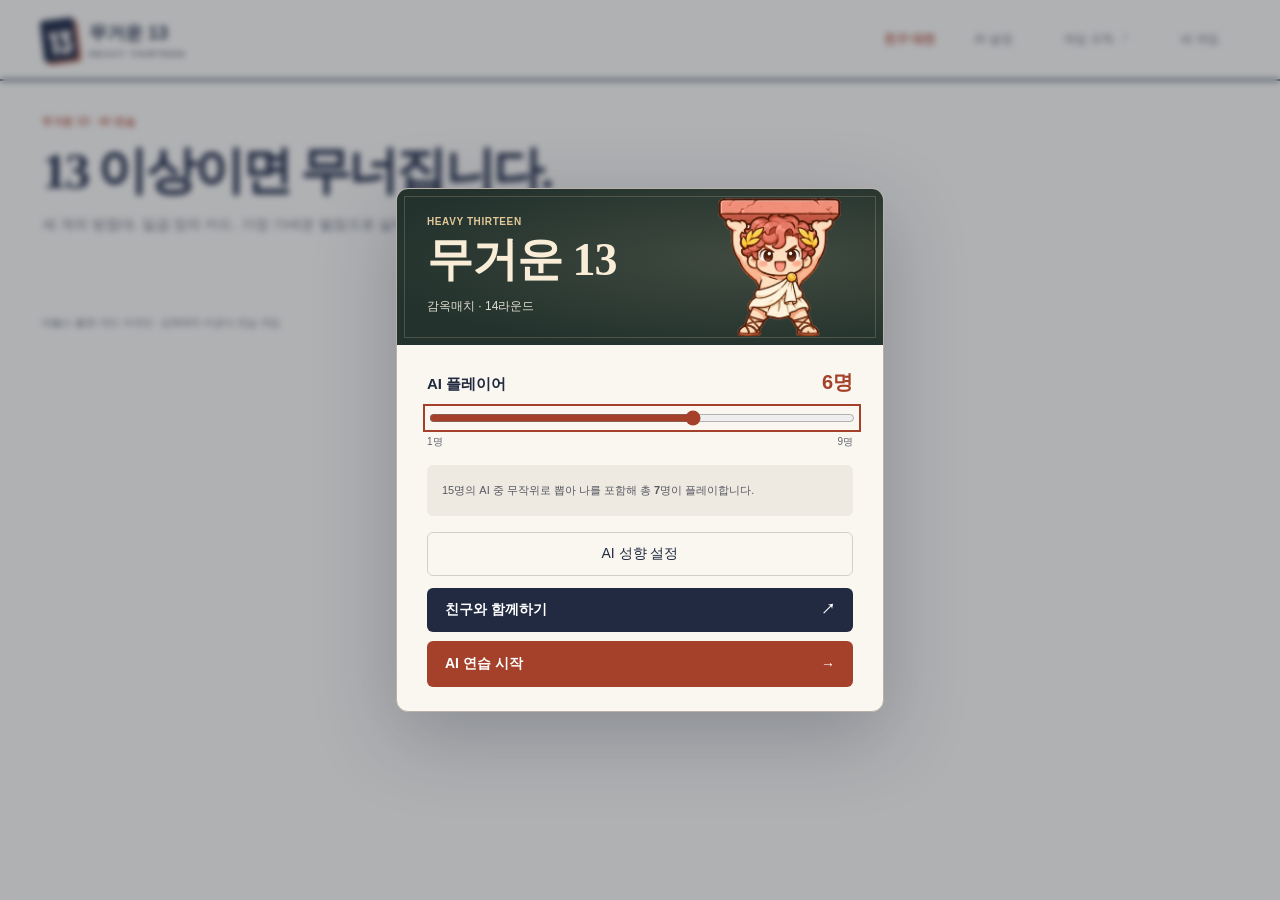
==== commit 8bd7aea1: "Illustrate the three guardians and all fifteen practice opponents as chibi characters" ====
--- a/index.html
+++ b/index.html
@@ -4,7 +4,7 @@
  <h2 id="aiSettingsTitle">AI 성향 설정</h2>
  <p>닉네임별 플레이 스타일을 조절하세요. 값이 높을수록 해당 성향이 강해집니다.</p>
  <label for="aiPlayer">설정할 AI</label>
- <select id="aiPlayer"></select>
+ <div class="profileChoice"><span class="sdFace" id="profilePortrait" aria-hidden="true"></span><select id="aiPlayer"></select></div>
  <div class="aiSettingField">
   <label for="aiRisk">안전 선호 <output id="aiRiskValue" for="aiRisk">50</output></label>
   <input id="aiRisk" type="range" min="0" max="100" step="1" aria-describedby="aiRiskHint">
--- a/board.css
+++ b/board.css
@@ -2,7 +2,7 @@
 :root {
   --serif: "Noto Serif KR", "Batang", "AppleMyungjo", Georgia, serif;
   --table-felt: #202d2d;
-  --relief: url("/atlas.webp");
+  --guardian: url("/characters/red.webp");
 }
 .table {
   background: radial-gradient(ellipse at top, #34403c, var(--table-felt) 72%);
@@ -47,7 +47,7 @@
 }
 .pileScore small { color: var(--ink-color); font-size: .36em; opacity: .86; }
 .monument {
-  width: min(86%, 160px); margin: auto auto 0;
+  width: min(84%, 132px); margin: auto auto 0;
   display: flex; flex-direction: column; justify-content: flex-end;
 }
 .stones {
@@ -65,13 +65,13 @@
   border-right: 3px solid #a19887; border-radius: 1px;
   box-shadow: 0 1px 1px #504c4038;
 }
+.pile.green { --guardian: url("/characters/green.webp"); }
+.pile.blue { --guardian: url("/characters/blue.webp"); }
 .atlasRelief, .heroAtlas {
-  background: currentColor;
-  -webkit-mask: var(--relief) center / 100% 100% no-repeat;
-  mask: var(--relief) center / 100% 100% no-repeat;
-  aspect-ratio: 540 / 359;
+  aspect-ratio: 8 / 9;
+  background: var(--guardian) center top / contain no-repeat;
 }
-.atlasRelief { width: 100%; margin: -1px auto 0; color: var(--ink-color); }
+.atlasRelief { width: 100%; margin: -1px auto 0; }
 .pile .track {
   height: 3px; background: color-mix(in srgb, var(--ink-color) 15%, transparent);
   margin: clamp(5px, 1vw, 12px) 0 5px;
@@ -97,11 +97,18 @@
 }
 .card small { top: 8px; left: 8px; }
 .dot { box-shadow: inset 0 0 0 1px #fff5, 0 1px 1px #241a1355; }
-.avatar.seal {
-  width: 29px; height: 29px; border-radius: 50%; border: 3px double #9b8e72;
-  background: #ede7d8; color: #524634; font: 700 13px/1 var(--serif);
+.sdFace, .player.me .sdFace, .move .sdFace, .resultRow .sdFace {
+  display: inline-block; width: 38px; height: 38px; flex: 0 0 38px;
+  margin: 0; border: 0; border-radius: 0;
+  background: transparent url("/characters/players.webp") 0 0 / 500% 300% no-repeat;
 }
-.move .avatar.seal, .resultRow .avatar.seal { flex: 0 0 25px; width: 25px; height: 25px; font-size: 11px; }
+.move .sdFace, .resultRow .sdFace { width: 32px; height: 32px; flex-basis: 32px; }
+.sdFace.selfFace, .player.me .selfFace {
+  background-image: url("/characters/self.webp"); background-size: contain; background-position: center;
+}
+.profileChoice { display: flex; align-items: center; gap: 12px; }
+.profileChoice .sdFace { width: 52px; height: 52px; flex-basis: 52px; }
+.profileChoice select { min-width: 0; flex: 1; }
 .setupHero, .friends .entryTitle {
   isolation: isolate; overflow: hidden; position: relative;
   background: radial-gradient(ellipse at 74% 45%, #404a3f, #23322d 78%);
@@ -113,10 +120,10 @@
 .setupHero p, .friends .entryTitle p { color: #e2dfd3; }
 .heroAtlas {
   position: absolute; right: 6%; top: 50%; transform: translateY(-50%);
-  color: #e9d4aa; width: 35%; pointer-events: none;
+  width: min(34%, 148px); max-height: 88%; pointer-events: none;
 }
 .friends .entryTitle { display: flex; flex-direction: column; align-items: flex-start; }
-.friends .entryTitle .heroAtlas { position: static; transform: none; width: 74%; order: 1; align-self: center; margin: auto 0 0; }
+.friends .entryTitle .heroAtlas { position: static; transform: none; width: min(74%, 180px); order: 1; align-self: center; margin: auto 0 0; }
 @media (max-width: 720px) {
   .table { padding: 14px 9px; }
   .piles { gap: 5px; }
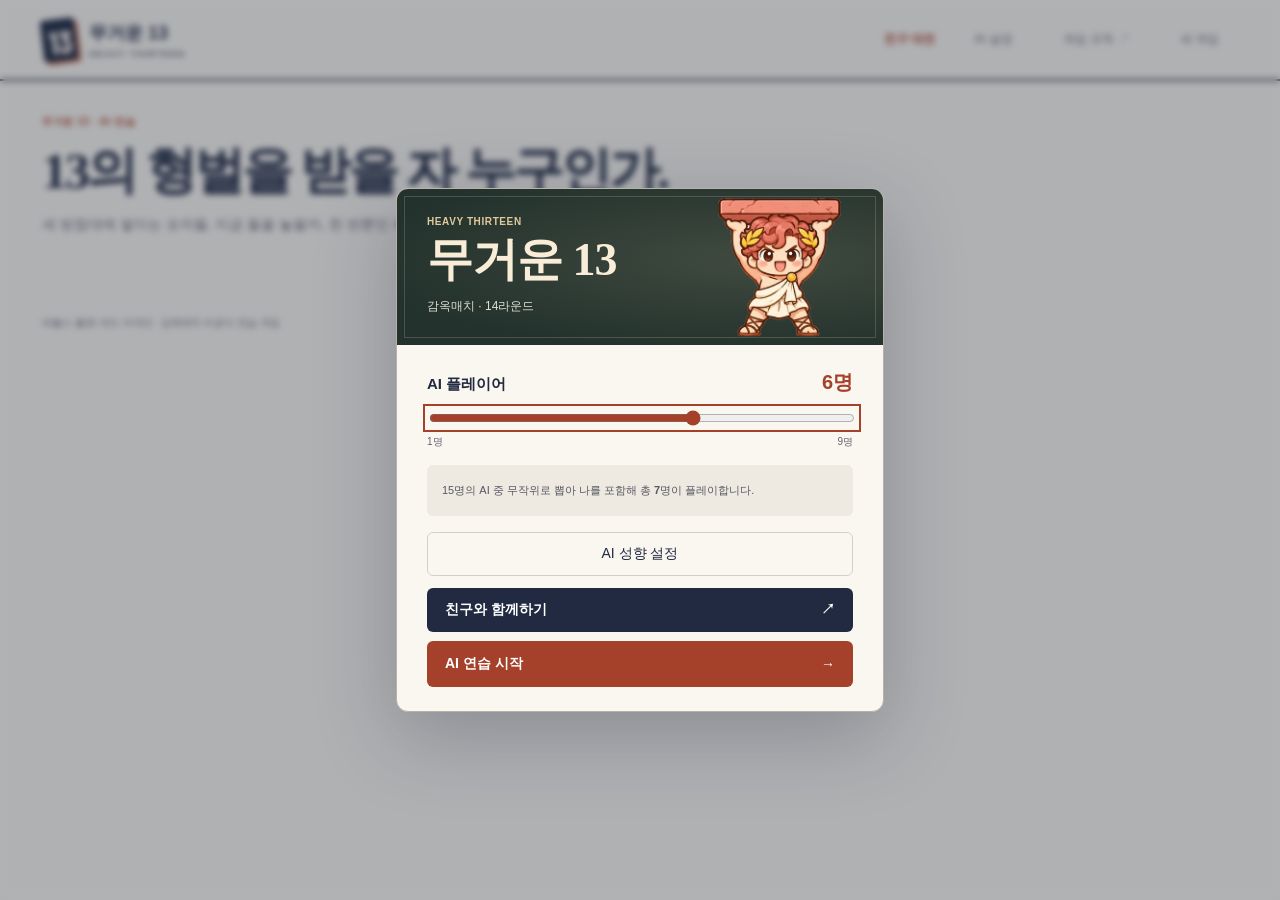
==== commit 7ebf4f7b: "Add room chat and give all fifteen players distinct table personalities" ====
--- a/index.html
+++ b/index.html
@@ -5,6 +5,7 @@
  <p>닉네임별 플레이 스타일을 조절하세요. 값이 높을수록 해당 성향이 강해집니다.</p>
  <label for="aiPlayer">설정할 AI</label>
  <div class="profileChoice"><span class="sdFace" id="profilePortrait" aria-hidden="true"></span><select id="aiPlayer"></select></div>
+ <p class="profileDetail" id="profileDetail"></p>
  <div class="aiSettingField">
   <label for="aiRisk">안전 선호 <output id="aiRiskValue" for="aiRisk">50</output></label>
   <input id="aiRisk" type="range" min="0" max="100" step="1" aria-describedby="aiRiskHint">
--- a/friends.css
+++ b/friends.css
@@ -9,7 +9,7 @@
 .entryForm { display:grid; gap:11px; padding:28px; }
 .entryForm label { font-weight:700; }
 .entryForm label:not(:first-child) { margin-top:14px; }
-.entryForm input { width:100%; min-width:0; border:1px solid #999a9d; border-radius:5px; font:inherit; padding:12px; background:#fffefa; color:var(--ink); }
+.entryForm input, .entryForm select { width:100%; min-width:0; border:1px solid #999a9d; border-radius:5px; font:inherit; padding:12px; background:#fffefa; color:var(--ink); }
 #roomCode {text-transform:uppercase;letter-spacing:.12em;}
 #notice:not(:empty) { padding:10px 14px; margin:0 0 16px; border-left:3px solid var(--accent); background:var(--paper); color:var(--ink); }
 .onlineHeading,.roomInfo,.onlinePlayers li {display:flex;align-items:center;gap:12px;}
@@ -39,3 +39,39 @@
 .friendsLink {font-size:12px;padding:8px;}
 .friendsStart {box-sizing:border-box;justify-content:space-between;width:100%;padding:13px 18px;border-radius:6px;background:var(--ink);color:#fff;margin:0 0 9px;}
 header nav {align-items:center;}
+#roomSize { display: grid; gap: 8px; }
+.onlinePlayers .botName { display: inline-flex; align-items: center; gap: 6px; }
+.onlinePlayers .sdFace { width: 26px; height: 26px; flex-basis: 26px; }
+
+.traitBadge {display:inline-block;vertical-align:middle;white-space:nowrap;color:#71451f;background:#f4e7d0;border:1px solid #dcc6a2;border-radius:20px;font:650 11px/1.45 system-ui,sans-serif;letter-spacing:0;padding:1px 7px;margin-inline-start:4px;}
+.onlinePlayers li>span:first-child {min-width:0;overflow-wrap:anywhere;}
+.onlinePlayers .botName {flex-wrap:wrap;gap:4px;}
+.onlinePlayers .botName .traitBadge,.chatMeta .traitBadge {margin:0;}
+.rankLine {flex-wrap:wrap;}
+.playerName .traitBadge {margin-block:2px;}
+.profileDetail {margin:8px 0 16px;line-height:1.6;font-size:14px;color:var(--ink);}
+.chatDock {position:fixed;right:max(16px,env(safe-area-inset-right));bottom:max(12px,env(safe-area-inset-bottom));z-index:20;display:flex;flex-direction:column;align-items:flex-end;gap:8px;}
+.friends main:has(#match:not([hidden])) {padding-bottom:72px;}
+.chatToggle {display:inline-flex;align-items:center;gap:8px;padding:11px 16px;border:1px solid #526179;border-radius:24px;background:#202c43;color:#fff8ed;font-size:14px;line-height:1.4;font-family:inherit;font-weight:700;box-shadow:0 3px 14px #14213935;cursor:pointer;}
+#chatUnread {display:grid;place-items:center;min-width:21px;height:21px;border-radius:20px;background:#ffca9d;color:#382514;font-size:12px;}
+.chatPanel {position:relative;display:flex;flex-direction:column;width:min(350px,calc(100vw - 24px));height:min(400px,59vh);height:min(400px,59dvh);background:#fffaf1;color:#222c3d;border:1px solid #c7bda9;border-radius:13px;box-shadow:0 9px 32px #10192e38;overflow:hidden;}
+.chatHead {display:flex;justify-content:space-between;align-items:center;background:#222e43;color:#fffaf1;padding:12px 15px;}
+.chatHead h2 {font-weight:700;line-height:1.3;font-family:inherit;font-size:18px;margin:0;color:inherit;}
+.chatHead small {font-size:11px;letter-spacing:.07em;color:#d0d6dd;}
+.chatHead button {padding:6px 9px;color:#fffaf1;border:1px solid #637084;background:transparent;border-radius:5px;font:inherit;font-size:12px;cursor:pointer;}
+#chatLog {min-height:0;flex:1;overflow:auto;overscroll-behavior:contain;padding:12px 14px;scrollbar-gutter:stable;}
+#chatEmpty {position:absolute;top:46%;left:0;right:0;text-align:center;color:#626975;font-size:14px;pointer-events:none;}
+.chatMessage {display:flex;flex-direction:column;align-items:flex-start;gap:3px;}
+.chatMessage+.chatMessage {margin-top:12px;}
+.chatMessage.mine {align-items:flex-end;}
+.chatMeta {display:flex;align-items:center;flex-wrap:wrap;gap:5px;font-size:12px;color:#445267;}
+.chatMeta small,.chatMeta time {font-size:10px;}
+.chatMeta time {color:#606774;}
+.chatBubble {max-width:94%;margin:0;padding:8px 11px;background:#eee9df;border-radius:2px 11px 11px;white-space:pre-wrap;overflow-wrap:anywhere;font-size:14px;line-height:1.45;}
+.mine .chatBubble {background:#263951;color:#fffaf1;border-radius:11px 2px 11px 11px;}
+#chatForm {display:flex;gap:6px;padding:10px;border-top:1px solid #d8d2c6;}
+#chatForm input {flex:1;min-width:0;font:inherit;font-size:16px;border:1px solid #a8a49a;border-radius:6px;padding:7px 10px;background:white;color:#222c3d;}
+#chatSend {font-size:13px;padding:8px 12px;white-space:nowrap;}
+#chatError:not(:empty) {padding:0 12px 8px;font-size:12px;color:#912e20;}
+.chatSr {position:absolute;clip-path:inset(50%);width:1px;height:1px;overflow:hidden;}
+@media(max-width:520px){.chatDock{right:10px;bottom:max(9px,env(safe-area-inset-bottom));}.chatPanel{width:min(350px,calc(100vw - 20px));}.chatToggle{padding:9px 13px;}}
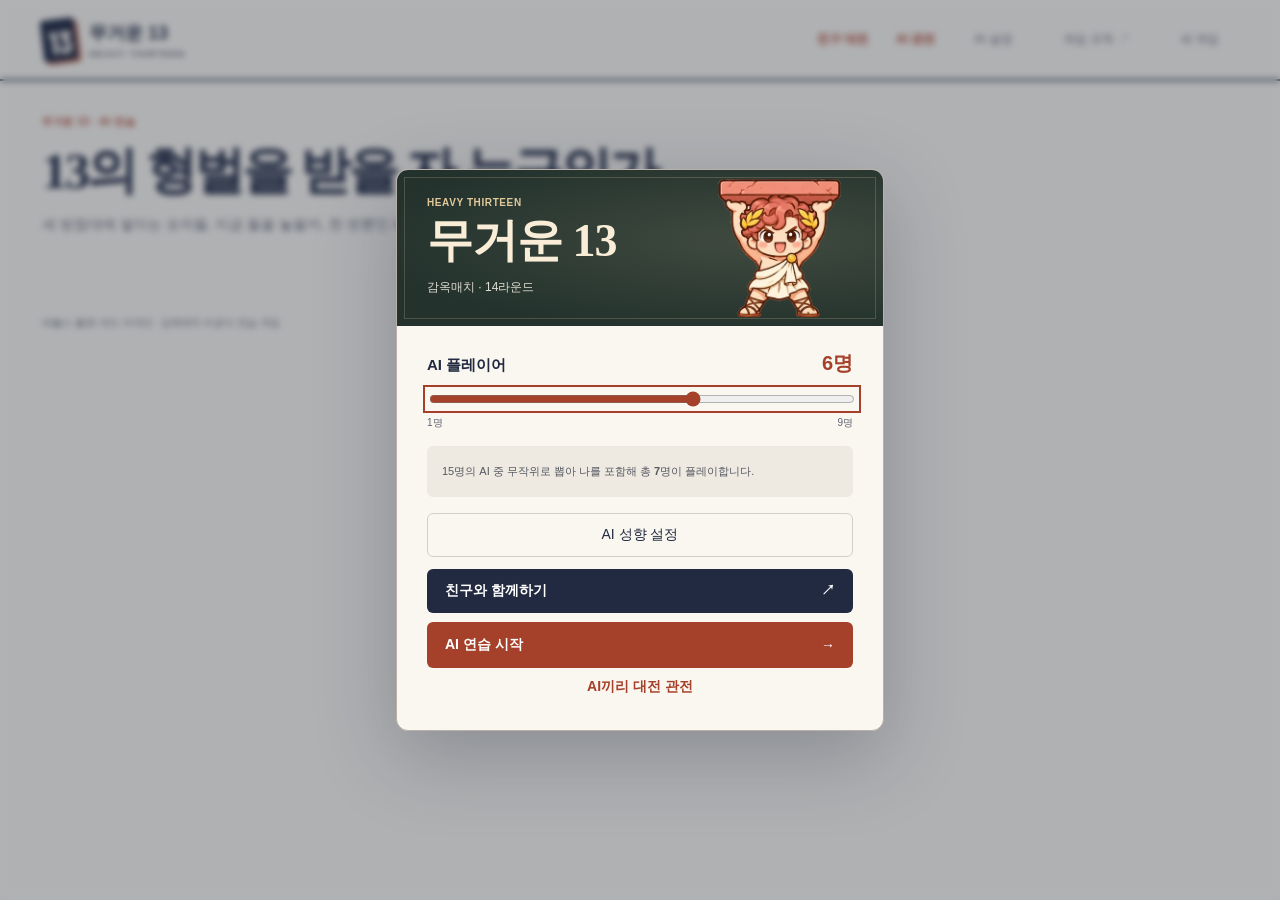
==== commit c75db885: "Bring chat to solo practice and add public spectator views for rooms and AI exhibitions" ====
--- a/index.html
+++ b/index.html
@@ -1,4 +1,4 @@
-<!doctype html><html lang="ko"><head><meta charset="UTF-8"><meta name="viewport" content="width=device-width,initial-scale=1"><meta name="theme-color" content="#202b40"><title>무거운 13 — 감옥매치</title><link rel="stylesheet" href="style.css"><link rel="stylesheet" href="/friends.css"><link rel="stylesheet" href="/board.css"></head><body><header><a class="brand" href="./"><span class="brandmark">13</span><span>무거운 13<small>HEAVY THIRTEEN</small></span></a><nav><a href="/friends.html" class="friendsLink">친구 대전</a><button class="quiet" id="aiOpen">AI 설정</button><button class="quiet" id="rulesOpen">게임 규칙 ↗</button><button class="quiet" id="newOpen">새 게임</button></nav></header><main id="app"></main><footer>데블스 플랜: 데드 어게인 · 감옥매치 비공식 연습 게임</footer><dialog id="setup" aria-labelledby="setupTitle"><div class="setupHero"><div class="eyebrow">HEAVY THIRTEEN</div><h2 id="setupTitle">무거운 13</h2><p>감옥매치 · 14라운드</p><div class="heroAtlas" aria-hidden="true"></div></div><div class="setupBody"><label for="count">AI 플레이어 <strong id="countLabel">6명</strong></label><input id="count" type="range" min="1" max="9" value="6"><div class="rangeLabels"><span>1명</span><span>9명</span></div><p class="note">15명의 AI 중 무작위로 뽑아 나를 포함해 총 <b id="totalCount">7</b>명이 플레이합니다.</p><button id="aiSetupOpen" class="secondary full setupAIButton">AI 성향 설정</button><a class="friendsStart" href="/friends.html">친구와 함께하기 <span>↗</span></a><button id="start" class="primary">AI 연습 시작 <span>→</span></button><button id="cancelSetup" class="quiet full">진행 중인 게임으로 돌아가기</button></div></dialog><dialog id="rules"><div class="eyebrow">HOW TO PLAY</div><h2>13이 되는 순간,<br>무게는 벌점이 됩니다.</h2><ol><li>매 라운드 숫자 카드 0~6 중 1장과 색깔 칩 1개를 비공개로 제출합니다. 한 세트에 빨강·초록·파랑 칩 각 2개, 레인보우 1개입니다.</li><li>색깔을 먼저, 숫자를 다음에 공개합니다. 레인보우 우선, 숫자 내림차순, 동률이면 선 플레이어부터 좌석 순으로 배치합니다.</li><li>레인보우는 자기 배치 차례에 받침대 색깔을 고릅니다. 각자 한 번 패스할 수 있고, 패스한 사람들은 마지막에 패스의 역순으로 배치합니다.</li><li>합계가 13 이상이면 기존 바위를 모두 수거합니다. 그 개수만큼 벌점을 받고 새 바위는 남습니다. 0도 바위 1개로 셉니다.</li><li>마지막 벌점 수령자가 다음 선 플레이어입니다. 벌점이 없으면 기존 선을 유지합니다. 7라운드 후 카드·칩만 다시 받고 받침대는 유지합니다.</li><li>14라운드 후 벌점이 적을수록 상위입니다. 동점이면 더 최근 벌점을 받은 사람이 하위입니다. 벌점 기록도 같으면 공동 순위입니다.</li></ol><p class="note">연습용 조정: 총 2~10명, 무작위 선 플레이어, 시간제한 없음. 방송의 피스 보상·탈락 대신 최종 순위를 표시합니다. AI는 자기 패와 공개 정보로 판단하며, 제출 전에는 다른 사람의 선택을 볼 수 없습니다.</p><a class="source" href="https://namu.wiki/w/데블스%20플랜:%20데드%20어게인/1일차#감옥매치" target="_blank" rel="noopener">규칙 참고: 나무위키 ‘무거운 13’ ↗</a><a class="source" href="https://boardlife.co.kr/bbs_detail.php?tb=community_post&amp;bbs_num=41185" target="_blank" rel="noopener">게임판 디자인 참고 · 보드라이프 9원더의 플레이 후기 ↗</a><button class="primary" id="rulesClose">이해했습니다</button></dialog>
+<!doctype html><html lang="ko"><head><meta charset="UTF-8"><meta name="viewport" content="width=device-width,initial-scale=1"><meta name="theme-color" content="#202b40"><title>무거운 13 — 감옥매치</title><link rel="stylesheet" href="style.css"><link rel="stylesheet" href="/friends.css"><link rel="stylesheet" href="/board.css"></head><body><header><a class="brand" href="./"><span class="brandmark">13</span><span>무거운 13<small>HEAVY THIRTEEN</small></span></a><nav><a href="/friends.html" class="friendsLink">친구 대전</a><a href="/friends.html?mode=ai" class="friendsLink">AI 관전</a><button class="quiet" id="aiOpen">AI 설정</button><button class="quiet" id="rulesOpen">게임 규칙 ↗</button><button class="quiet" id="newOpen">새 게임</button></nav></header><main id="app"></main><div id="soloDock" class="chatDock" hidden></div><footer>데블스 플랜: 데드 어게인 · 감옥매치 비공식 연습 게임</footer><dialog id="setup" aria-labelledby="setupTitle"><div class="setupHero"><div class="eyebrow">HEAVY THIRTEEN</div><h2 id="setupTitle">무거운 13</h2><p>감옥매치 · 14라운드</p><div class="heroAtlas" aria-hidden="true"></div></div><div class="setupBody"><label for="count">AI 플레이어 <strong id="countLabel">6명</strong></label><input id="count" type="range" min="1" max="9" value="6"><div class="rangeLabels"><span>1명</span><span>9명</span></div><p class="note">15명의 AI 중 무작위로 뽑아 나를 포함해 총 <b id="totalCount">7</b>명이 플레이합니다.</p><button id="aiSetupOpen" class="secondary full setupAIButton">AI 성향 설정</button><a class="friendsStart" href="/friends.html">친구와 함께하기 <span>↗</span></a><button id="start" class="primary">AI 연습 시작 <span>→</span></button><a href="/friends.html?mode=ai" class="watchPractice">AI끼리 대전 관전</a><button id="cancelSetup" class="quiet full">진행 중인 게임으로 돌아가기</button></div></dialog><dialog id="rules"><div class="eyebrow">HOW TO PLAY</div><h2>13이 되는 순간,<br>무게는 벌점이 됩니다.</h2><ol><li>매 라운드 숫자 카드 0~6 중 1장과 색깔 칩 1개를 비공개로 제출합니다. 한 세트에 빨강·초록·파랑 칩 각 2개, 레인보우 1개입니다.</li><li>색깔을 먼저, 숫자를 다음에 공개합니다. 레인보우 우선, 숫자 내림차순, 동률이면 선 플레이어부터 좌석 순으로 배치합니다.</li><li>레인보우는 자기 배치 차례에 받침대 색깔을 고릅니다. 각자 한 번 패스할 수 있고, 패스한 사람들은 마지막에 패스의 역순으로 배치합니다.</li><li>합계가 13 이상이면 기존 바위를 모두 수거합니다. 그 개수만큼 벌점을 받고 새 바위는 남습니다. 0도 바위 1개로 셉니다.</li><li>마지막 벌점 수령자가 다음 선 플레이어입니다. 벌점이 없으면 기존 선을 유지합니다. 7라운드 후 카드·칩만 다시 받고 받침대는 유지합니다.</li><li>14라운드 후 벌점이 적을수록 상위입니다. 동점이면 더 최근 벌점을 받은 사람이 하위입니다. 벌점 기록도 같으면 공동 순위입니다.</li></ol><p class="note">연습용 조정: 총 2~10명, 무작위 선 플레이어, 시간제한 없음. 방송의 피스 보상·탈락 대신 최종 순위를 표시합니다. AI는 자기 패와 공개 정보로 판단하며, 제출 전에는 다른 사람의 선택을 볼 수 없습니다.</p><a class="source" href="https://namu.wiki/w/데블스%20플랜:%20데드%20어게인/1일차#감옥매치" target="_blank" rel="noopener">규칙 참고: 나무위키 ‘무거운 13’ ↗</a><a class="source" href="https://boardlife.co.kr/bbs_detail.php?tb=community_post&amp;bbs_num=41185" target="_blank" rel="noopener">게임판 디자인 참고 · 보드라이프 9원더의 플레이 후기 ↗</a><button class="primary" id="rulesClose">이해했습니다</button></dialog>
 <dialog id="aiSettings" aria-labelledby="aiSettingsTitle">
  <div class="eyebrow">AI PERSONALITIES</div>
  <h2 id="aiSettingsTitle">AI 성향 설정</h2>
@@ -30,4 +30,4 @@
  <p class="note">적용한 설정은 다음 카드 제출부터 사용하며, 새 게임에도 유지됩니다. 아직 참가하지 않은 AI도 미리 설정할 수 있습니다.</p>
  <div class="aiDialogActions"><button id="aiCancel" class="secondary">취소</button><button id="aiApply" class="primary">설정 적용 <span>✓</span></button></div>
 </dialog>
-<script src="/board.js"></script><script src="engine.js"></script><script src="app.js"></script></body></html>
+<script src="/board.js"></script><script src="engine.js"></script><script src="/chat-panel.js"></script><script src="/practice-chat.js"></script><script src="app.js"></script></body></html>
--- a/friends.css
+++ b/friends.css
@@ -75,3 +75,9 @@
 #chatError:not(:empty) {padding:0 12px 8px;font-size:12px;color:#912e20;}
 .chatSr {position:absolute;clip-path:inset(50%);width:1px;height:1px;overflow:hidden;}
 @media(max-width:520px){.chatDock{right:10px;bottom:max(9px,env(safe-area-inset-bottom));}.chatPanel{width:min(350px,calc(100vw - 20px));}.chatToggle{padding:9px 13px;}}
+
+.chatDock[hidden],.chatDock [hidden]{display:none!important}
+body:has(#soloDock:not([hidden])){padding-bottom:60px}
+.watchTools{display:flex;align-items:center;gap:7px;flex-wrap:wrap}
+#exitWatch,.watchPractice{color:var(--accent);font-weight:700;text-decoration:none;}
+.watchPractice{display:block;text-align:center;padding:10px;font-size:14px;}
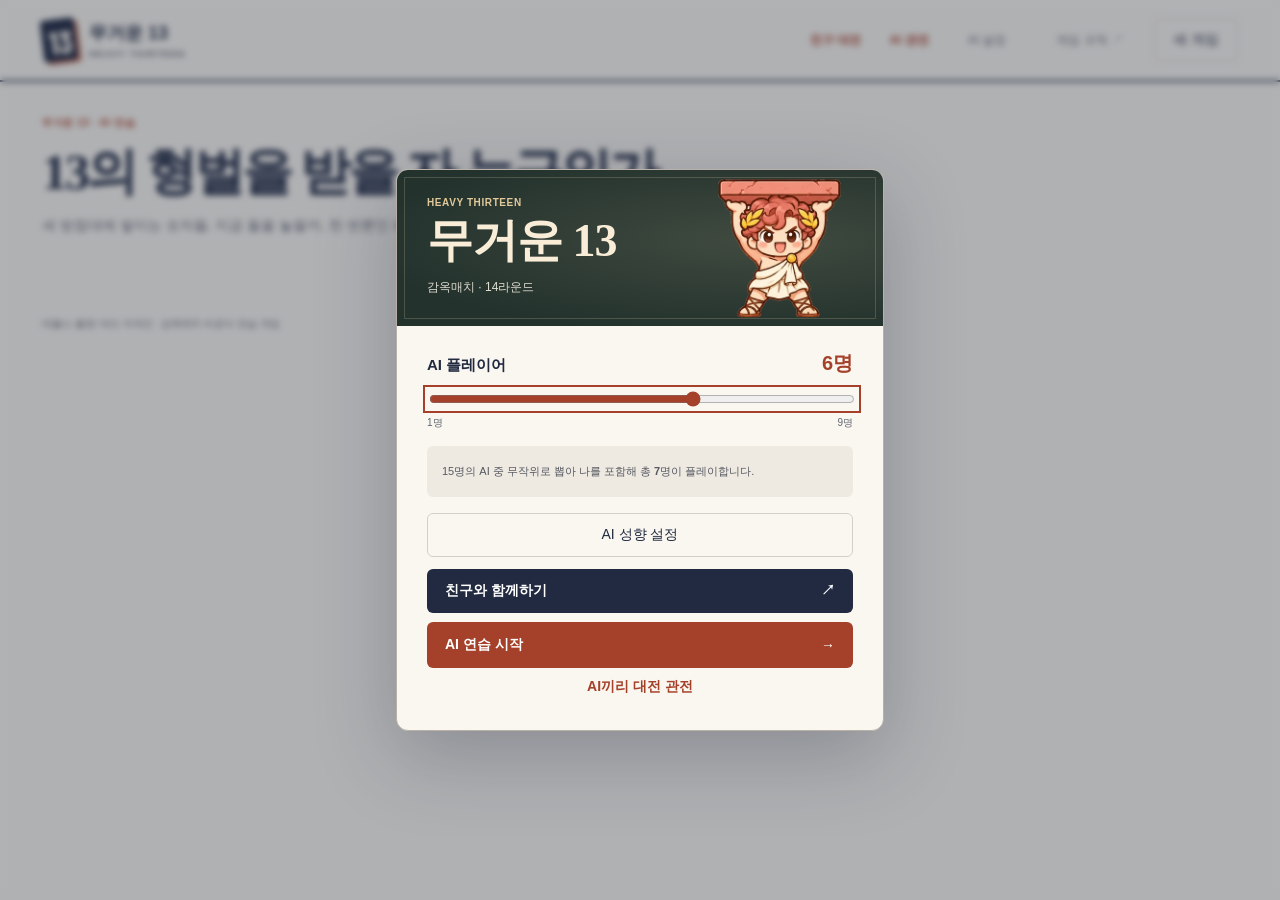
==== commit 23300b17: "Add in-game restarts, voluntary exits and host moderation with AI seat takeover" ====
--- a/index.html
+++ b/index.html
@@ -1,4 +1,4 @@
-<!doctype html><html lang="ko"><head><meta charset="UTF-8"><meta name="viewport" content="width=device-width,initial-scale=1"><meta name="theme-color" content="#202b40"><title>무거운 13 — 감옥매치</title><link rel="stylesheet" href="style.css"><link rel="stylesheet" href="/friends.css"><link rel="stylesheet" href="/board.css"></head><body><header><a class="brand" href="./"><span class="brandmark">13</span><span>무거운 13<small>HEAVY THIRTEEN</small></span></a><nav><a href="/friends.html" class="friendsLink">친구 대전</a><a href="/friends.html?mode=ai" class="friendsLink">AI 관전</a><button class="quiet" id="aiOpen">AI 설정</button><button class="quiet" id="rulesOpen">게임 규칙 ↗</button><button class="quiet" id="newOpen">새 게임</button></nav></header><main id="app"></main><div id="soloDock" class="chatDock" hidden></div><footer>데블스 플랜: 데드 어게인 · 감옥매치 비공식 연습 게임</footer><dialog id="setup" aria-labelledby="setupTitle"><div class="setupHero"><div class="eyebrow">HEAVY THIRTEEN</div><h2 id="setupTitle">무거운 13</h2><p>감옥매치 · 14라운드</p><div class="heroAtlas" aria-hidden="true"></div></div><div class="setupBody"><label for="count">AI 플레이어 <strong id="countLabel">6명</strong></label><input id="count" type="range" min="1" max="9" value="6"><div class="rangeLabels"><span>1명</span><span>9명</span></div><p class="note">15명의 AI 중 무작위로 뽑아 나를 포함해 총 <b id="totalCount">7</b>명이 플레이합니다.</p><button id="aiSetupOpen" class="secondary full setupAIButton">AI 성향 설정</button><a class="friendsStart" href="/friends.html">친구와 함께하기 <span>↗</span></a><button id="start" class="primary">AI 연습 시작 <span>→</span></button><a href="/friends.html?mode=ai" class="watchPractice">AI끼리 대전 관전</a><button id="cancelSetup" class="quiet full">진행 중인 게임으로 돌아가기</button></div></dialog><dialog id="rules"><div class="eyebrow">HOW TO PLAY</div><h2>13이 되는 순간,<br>무게는 벌점이 됩니다.</h2><ol><li>매 라운드 숫자 카드 0~6 중 1장과 색깔 칩 1개를 비공개로 제출합니다. 한 세트에 빨강·초록·파랑 칩 각 2개, 레인보우 1개입니다.</li><li>색깔을 먼저, 숫자를 다음에 공개합니다. 레인보우 우선, 숫자 내림차순, 동률이면 선 플레이어부터 좌석 순으로 배치합니다.</li><li>레인보우는 자기 배치 차례에 받침대 색깔을 고릅니다. 각자 한 번 패스할 수 있고, 패스한 사람들은 마지막에 패스의 역순으로 배치합니다.</li><li>합계가 13 이상이면 기존 바위를 모두 수거합니다. 그 개수만큼 벌점을 받고 새 바위는 남습니다. 0도 바위 1개로 셉니다.</li><li>마지막 벌점 수령자가 다음 선 플레이어입니다. 벌점이 없으면 기존 선을 유지합니다. 7라운드 후 카드·칩만 다시 받고 받침대는 유지합니다.</li><li>14라운드 후 벌점이 적을수록 상위입니다. 동점이면 더 최근 벌점을 받은 사람이 하위입니다. 벌점 기록도 같으면 공동 순위입니다.</li></ol><p class="note">연습용 조정: 총 2~10명, 무작위 선 플레이어, 시간제한 없음. 방송의 피스 보상·탈락 대신 최종 순위를 표시합니다. AI는 자기 패와 공개 정보로 판단하며, 제출 전에는 다른 사람의 선택을 볼 수 없습니다.</p><a class="source" href="https://namu.wiki/w/데블스%20플랜:%20데드%20어게인/1일차#감옥매치" target="_blank" rel="noopener">규칙 참고: 나무위키 ‘무거운 13’ ↗</a><a class="source" href="https://boardlife.co.kr/bbs_detail.php?tb=community_post&amp;bbs_num=41185" target="_blank" rel="noopener">게임판 디자인 참고 · 보드라이프 9원더의 플레이 후기 ↗</a><button class="primary" id="rulesClose">이해했습니다</button></dialog>
+<!doctype html><html lang="ko"><head><meta charset="UTF-8"><meta name="viewport" content="width=device-width,initial-scale=1"><meta name="theme-color" content="#202b40"><title>무거운 13 — 감옥매치</title><link rel="stylesheet" href="style.css"><link rel="stylesheet" href="/friends.css"><link rel="stylesheet" href="/board.css"></head><body><header><a class="brand" href="./"><span class="brandmark">13</span><span>무거운 13<small>HEAVY THIRTEEN</small></span></a><nav><a href="/friends.html" class="friendsLink">친구 대전</a><a href="/friends.html?mode=ai" class="friendsLink">AI 관전</a><button class="quiet" id="aiOpen">AI 설정</button><button class="quiet" id="rulesOpen">게임 규칙 ↗</button><button class="secondary" id="newOpen">새 게임</button></nav></header><main id="app"></main><div id="soloDock" class="chatDock" hidden></div><footer>데블스 플랜: 데드 어게인 · 감옥매치 비공식 연습 게임</footer><dialog id="setup" aria-labelledby="setupTitle"><div class="setupHero"><div class="eyebrow">HEAVY THIRTEEN</div><h2 id="setupTitle">무거운 13</h2><p id="setupSummary">감옥매치 · 14라운드</p><div class="heroAtlas" aria-hidden="true"></div></div><div class="setupBody"><label for="count">AI 플레이어 <strong id="countLabel">6명</strong></label><input id="count" type="range" min="1" max="9" value="6"><div class="rangeLabels"><span>1명</span><span>9명</span></div><p class="note">15명의 AI 중 무작위로 뽑아 나를 포함해 총 <b id="totalCount">7</b>명이 플레이합니다.</p><button id="aiSetupOpen" class="secondary full setupAIButton">AI 성향 설정</button><a class="friendsStart" href="/friends.html">친구와 함께하기 <span>↗</span></a><button id="start" class="primary">AI 연습 시작 <span>→</span></button><a href="/friends.html?mode=ai" class="watchPractice">AI끼리 대전 관전</a><button id="cancelSetup" class="quiet full">진행 중인 게임으로 돌아가기</button></div></dialog><dialog id="rules"><div class="eyebrow">HOW TO PLAY</div><h2>13이 되는 순간,<br>무게는 벌점이 됩니다.</h2><ol><li>매 라운드 숫자 카드 0~6 중 1장과 색깔 칩 1개를 비공개로 제출합니다. 한 세트에 빨강·초록·파랑 칩 각 2개, 레인보우 1개입니다.</li><li>색깔을 먼저, 숫자를 다음에 공개합니다. 레인보우 우선, 숫자 내림차순, 동률이면 선 플레이어부터 좌석 순으로 배치합니다.</li><li>레인보우는 자기 배치 차례에 받침대 색깔을 고릅니다. 각자 한 번 패스할 수 있고, 패스한 사람들은 마지막에 패스의 역순으로 배치합니다.</li><li>합계가 13 이상이면 기존 바위를 모두 수거합니다. 그 개수만큼 벌점을 받고 새 바위는 남습니다. 0도 바위 1개로 셉니다.</li><li>마지막 벌점 수령자가 다음 선 플레이어입니다. 벌점이 없으면 기존 선을 유지합니다. 7라운드 후 카드·칩만 다시 받고 받침대는 유지합니다.</li><li>14라운드 후 벌점이 적을수록 상위입니다. 동점이면 더 최근 벌점을 받은 사람이 하위입니다. 벌점 기록도 같으면 공동 순위입니다.</li></ol><p class="note">연습용 조정: 총 2~10명, 무작위 선 플레이어, 시간제한 없음. 방송의 피스 보상·탈락 대신 최종 순위를 표시합니다. AI는 자기 패와 공개 정보로 판단하며, 제출 전에는 다른 사람의 선택을 볼 수 없습니다.</p><a class="source" href="https://namu.wiki/w/데블스%20플랜:%20데드%20어게인/1일차#감옥매치" target="_blank" rel="noopener">규칙 참고: 나무위키 ‘무거운 13’ ↗</a><a class="source" href="https://boardlife.co.kr/bbs_detail.php?tb=community_post&amp;bbs_num=41185" target="_blank" rel="noopener">게임판 디자인 참고 · 보드라이프 9원더의 플레이 후기 ↗</a><button class="primary" id="rulesClose">이해했습니다</button></dialog>
 <dialog id="aiSettings" aria-labelledby="aiSettingsTitle">
  <div class="eyebrow">AI PERSONALITIES</div>
  <h2 id="aiSettingsTitle">AI 성향 설정</h2>
@@ -30,4 +30,4 @@
  <p class="note">적용한 설정은 다음 카드 제출부터 사용하며, 새 게임에도 유지됩니다. 아직 참가하지 않은 AI도 미리 설정할 수 있습니다.</p>
  <div class="aiDialogActions"><button id="aiCancel" class="secondary">취소</button><button id="aiApply" class="primary">설정 적용 <span>✓</span></button></div>
 </dialog>
-<script src="/board.js"></script><script src="engine.js"></script><script src="/chat-panel.js"></script><script src="/practice-chat.js"></script><script src="app.js"></script></body></html>
+<script src="/board.js?v=motion1"></script><script src="engine.js"></script><script src="/chat-panel.js"></script><script src="/practice-chat.js"></script><script src="app.js?v=roomactions1"></script></body></html>
--- a/friends.css
+++ b/friends.css
@@ -81,3 +81,29 @@
 .watchTools{display:flex;align-items:center;gap:7px;flex-wrap:wrap}
 #exitWatch,.watchPractice{color:var(--accent);font-weight:700;text-decoration:none;}
 .watchPractice{display:block;text-align:center;padding:10px;font-size:14px;}
+.lobbyHeading,.lobbyCapacity {display:flex;align-items:center;gap:10px;}
+.lobbyHeading {justify-content:space-between;flex-wrap:wrap;margin-bottom:12px;}
+.lobbyHeading h2,.queuePanel h2 {margin:0;}
+.lobbyCapacity {font-size:13px;font-weight:700;}
+.lobbyCapacity select {font:inherit;color:var(--ink);background:var(--paper);border:1px solid var(--line);border-radius:6px;padding:7px;}
+.queuePanel {margin-top:14px;}
+.queuePanel h2 span {font-size:15px;color:var(--accent);}
+.queuePanel ol {color:var(--ink);font:inherit;padding-left:24px;}
+.queuePanel li {margin:7px 0;overflow-wrap:anywhere;}
+.queuePanel small {color:var(--accent);}
+.queuePanel p {font-size:14px;line-height:1.65;margin:8px 0 0;}
+
+.audience {display:flex;align-items:baseline;flex-wrap:wrap;gap:6px 14px;margin:-4px 0 14px;padding:9px 13px;color:var(--ink);border:1px solid var(--line);border-radius:8px;background:var(--paper);}
+#roomActionDialog {width:min(410px,calc(100vw - 28px));}
+#roomActionNote {margin:0 0 16px;line-height:1.7;}
+#kickLabel {display:grid;gap:6px;margin-bottom:16px;}
+#kickTarget {width:100%;padding:10px;border:1px solid var(--line);border-radius:6px;background:var(--paper);color:var(--ink);font:inherit;}
+.roomActionButtons {display:grid;gap:8px;}
+.roomActionButtons .primary,.roomActionButtons .secondary {justify-content:center;text-align:center;}
+.roomActionButtons a {display:block;text-decoration:none;font:inherit;font-size:14px;padding:10px;border:1px solid var(--line);border-radius:6px;}
+.audience h2 {margin:0;font:inherit;font-size:14px;font-weight:700;}
+#audienceCount {color:var(--accent);font-weight:600;font-size:12px;margin-left:3px;}
+#audienceList {display:flex;flex-wrap:wrap;gap:4px 7px;list-style:none;margin:0;padding:0;}
+#audienceList li,.chatMeta .audienceRole {padding:2px 7px;background:#e5eced;color:#304c55;border-radius:12px;font-size:12px;overflow-wrap:anywhere;}
+.chatMeta .audienceRole {font-size:10px;}
+.chatMessage.chatArrival {display:block;color:#536169;font-size:12px;text-align:center;overflow-wrap:anywhere;}
